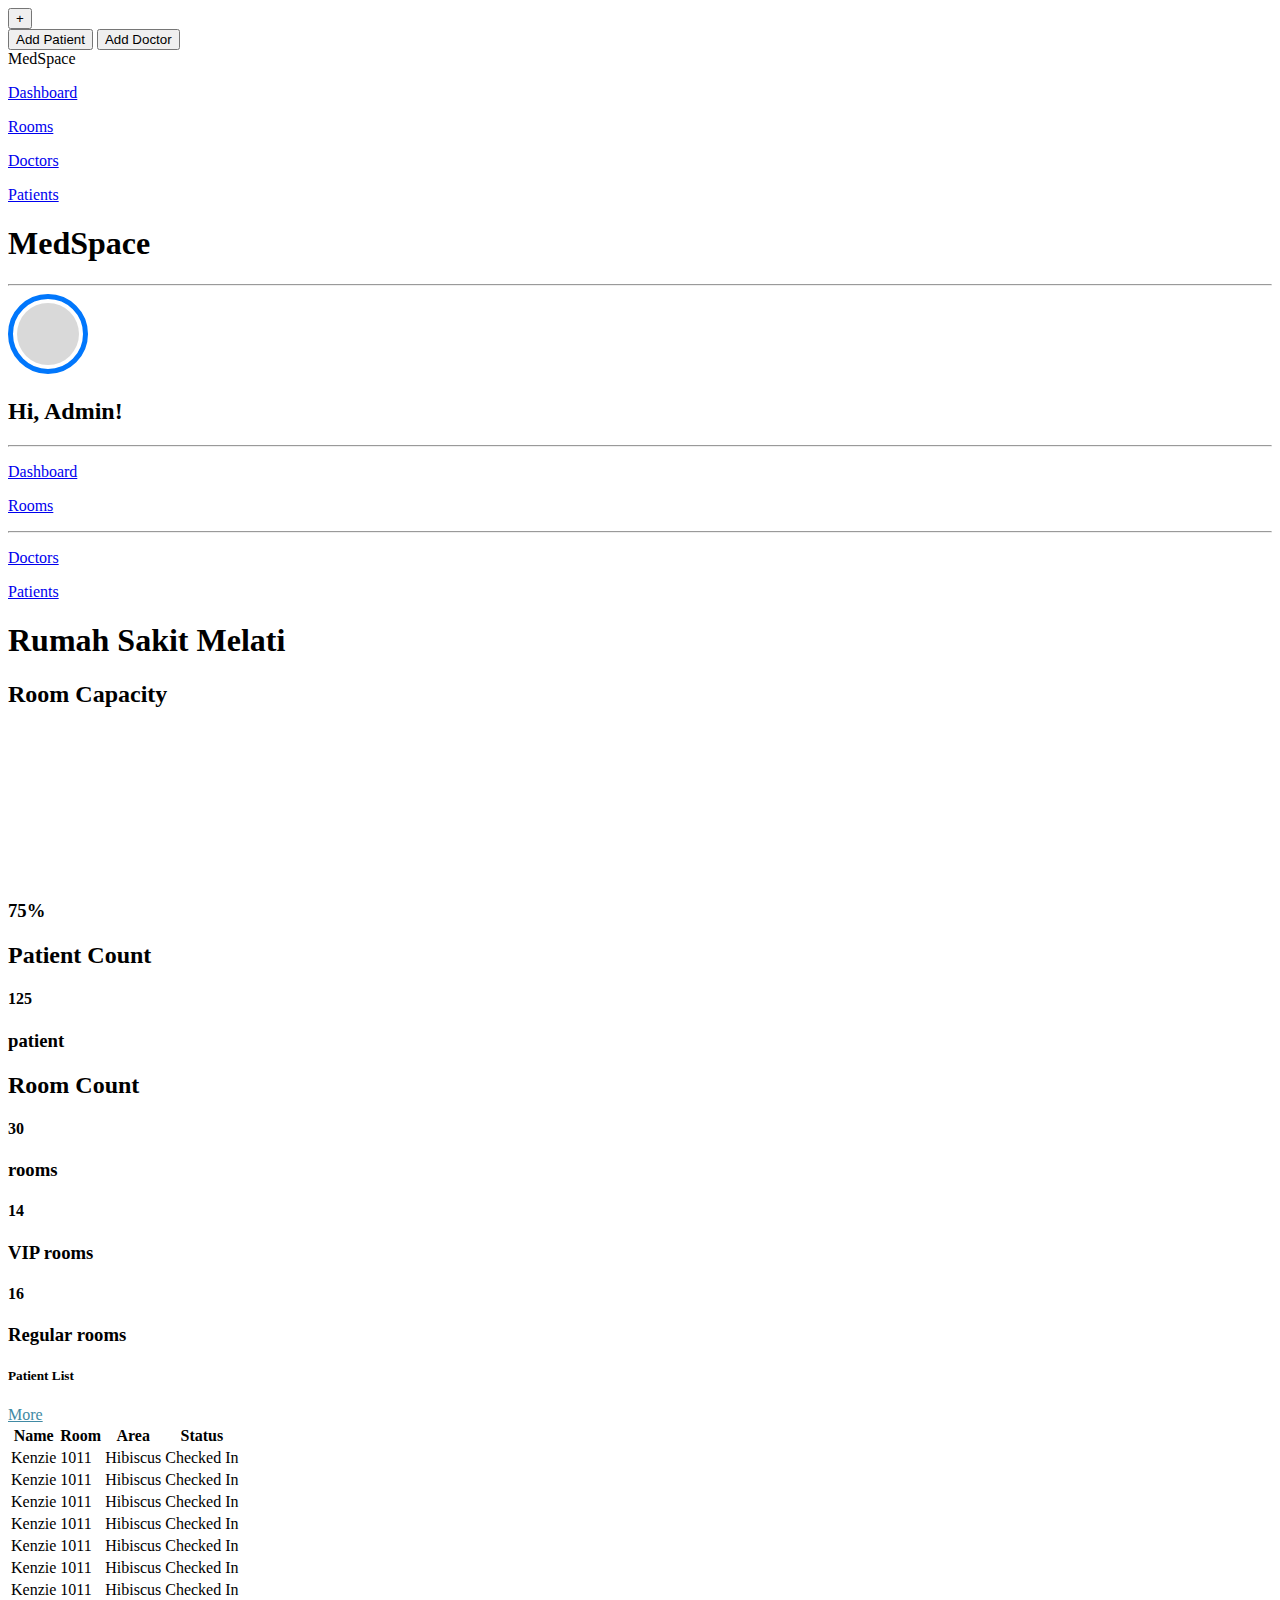
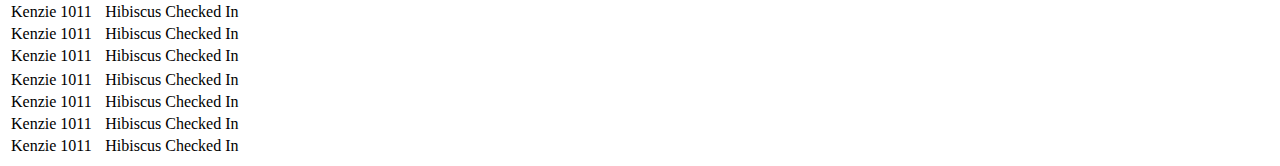
==== index.html @ 61e553c7 "index.html" ====
<!DOCTYPE html>
<html lang="en">

<head>
    <meta charset="UTF-8">
    <meta name="viewport" content="width=device-width, initial-scale=1.0">
    <title>Dashboard</title>
    <link href="css/style.css" rel="stylesheet">
    <link rel="preconnect" href="https://fonts.gstatic.com" crossorigin>
    <link
        href="https://fonts.googleapis.com/css2?family=Poppins:ital,wght@0,100;0,200;0,300;0,400;0,500;0,600;0,700;0,800;0,900;1,100;1,200;1,300;1,400;1,500;1,600;1,700;1,800;1,900&display=swap"
        rel="stylesheet">

</head>

<body>
    <!-- BUTTON ADD -->
    <button id="add-reserve" class="hello test aja" onclick="showButtons()">+</button>
    <div class="hiddenbutton" id="hiddenbuttons">
        <button id="add-patient" onclick="openDialog('reserve')">Add Patient</button>
        <button id="add-doctor" onclick="openDialog('doctor')">Add Doctor</button>
    </div>


    <!-- BUTTON ADD END -->

    <!-- DIALOG RESERVASI -->
    <dialog id="reserve">
        <h1 class="no-margin Hos-Name">Reservation Form</h1>
        <form action="" id="DataPasien">
            <table class="form-table">
                <tr>
                    <td class="data-table">Name:</td>
                    <td class="data-table table-name"><input type="text" name="name-patient" class="field"
                            placeholder="Name"></td>
                </tr>

                <tr>
                    <td class="data-table">Gender:</td>
                    <td class="data-table table-name">
                        <div class="flex-row">
                            <div class="flex-row">
                                <label>
                                    <input type="radio" name="gender-patient" value="Male">
                                    Male
                                </label>
                            </div>
                            <div class="flex-row">
                                <label>
                                    <input type="radio" name="gender-patient" value="Female">
                                    Female
                                </label>
                            </div>
                        </div>
                    </td>
                </tr>

                <tr>
                    <td class="data-table table-name">Address:</td>
                    <td class="data-table table-name"><textarea class="field" name="address-patient"></textarea></td>
                </tr>

                <tr>
                    <td class="data-table table-name">Date of Birth:</td>
                    <td class="data-table table-name"><input type="date" name="birthdate-patient" class="field"
                            placeholder="Birthdate"></td>
                </tr>

                <tr>
                    <td class="data-table table-name">Place of Birth:</td>
                    <td class="data-table table-name"><input type="text" name="birthplace-patient" class="field"
                            placeholder="Place of Birth"></td>
                </tr>

                <tr>
                    <td class="data-table table-name">Phone Number</td>
                    <td class="data-table table-name"><input type="text" name="phone-patient" class="field"
                            placeholder="Phone Number"></td>
                </tr>

                <tr>
                    <td class="data-table table-name">Email</td>
                    <td class="data-table table-name"><input type="email" name="email-patient" class="field"
                            placeholder="Email"></td>
                </tr>

                <tr>
                    <td class="data-table table-name">Blood Type</td>
                    <td class="data-table table-name">
                        <input list="blood-type" name="bloodtype-patient" type="text" placeholder="Blood Type" class="field">
                        <datalist id="blood-type">
                            <option value="A+">A+</option>
                            <option value="A-">A-</option>
                            <option value="B+">B+</option>
                            <option value="B-">B-</option>
                            <option value="O+">O+</option>
                            <option value="O-">O-</option>
                            <option value="AB+">AB+</option>
                            <option value="AB-">AB-</option>
                        </datalist>
                    </td>
                </tr>

                <tr>
                    <td class="data-table table-name">Room</td>
                    <td class="data-table table-name">
                        <input list="room-datalist" name="room-patient" type="text" placeholder="Room" class="field">
                        <datalist id="room-datalist">
                        </datalist>
                    </td>
                </tr>

                <tr>
                    <td class="data-table table-name">Doctor</td>
                    <td class="data-table table-name">
                        <input list="doctor-datalist" name="doctor-patient" type="text" placeholder="Doctor" class="field">
                        <datalist id="doctor-datalist">
                        </datalist>
                    </td>
                </tr>

                <tr>
                    <td class="data-table table-name">Check in Date:</td>
                    <td class="data-table table-name"><input type="date" name="checkindate" class="field"
                            placeholder="Check in Date"></td>
                </tr>
            </table>

            <div class="flex-row button-row">
                <button id="nosave" onclick="closeDialog('reserve')">Don't Save</button>
                <button id="submit-button" type="submit">Save</button>
            </div>
        </form>
    </dialog>

    <dialog id="doctor">
        <h1 class="no-margin Hos-Name">Add Doctor</h1>
        <form action="" id="DataDokter">
            <table class="form-table">
                <tr>
                    <td class="data-table">Name:</td>
                    <td class="data-table table-name"><input type="text" name="Name" class="field" placeholder="Name">
                    </td>
                </tr>

                <tr>
                    <td class="data-table table-name">Address:</td>
                    <td class="data-table table-name"><textarea class="field"></textarea></td>
                </tr>

                <tr>
                    <td class="data-table table-name">Date of Birth:</td>
                    <td class="data-table table-name"><input type="date" name="birthdate" class="field"
                            placeholder="Birthdate"></td>
                </tr>

                <tr>
                    <td class="data-table table-name">Place of Birth:</td>
                    <td class="data-table table-name"><input type="text" name="birthplace" class="field"
                            placeholder="Place of Birth"></td>
                </tr>

                <tr>
                    <td class="data-table table-name">Phone Number</td>
                    <td class="data-table table-name"><input type="text" name="phone" class="field"
                            placeholder="Phone Number"></td>
                </tr>

                <tr>
                    <td class="data-table table-name">Email</td>
                    <td class="data-table table-name"><input type="email" name="email" class="field"
                            placeholder="Email"></td>
                </tr>

                <tr>
                    <td class="data-table table-name">Blood Type</td>
                    <td class="data-table table-name">
                        <input list="blood-type" name="bloodtype" type="text" placeholder="Blood Type" class="field">
                        <datalist id="blood-type">
                            <option value="A+">A+</option>
                            <option value="A-">A-</option>
                            <option value="B+">B+</option>
                            <option value="B-">B-</option>
                            <option value="O+">O+</option>
                            <option value="O-">O-</option>
                            <option value="AB+">AB+</option>
                            <option value="AB-">AB-</option>
                        </datalist>
                    </td>
                </tr>

            </table>

            <div class="flex-row button-row">
                <button id="nosave" onclick="closeDialog('avail')">Don't Save</button>
                <button id="submit-button" type="submit">Save</button>
            </div>
        </form>
    </dialog>

    <dialog id="patient-info">
        <h1 class="no-margin Hos-Name">Add Doctor</h1>
        <form action="" id="DataDokter">
            <table class="form-table">
                <tr>
                    <td class="data-table">Name:</td>
                    <td class="data-table table-name">Jian
                    </td>
                </tr>

                <tr>
                    <td class="data-table table-name">Date of Birth:</td>
                    <td class="data-table table-name"></td>
                </tr>

                <tr>
                    <td class="data-table table-name">Check in Date:</td>
                    <td class="data-table table-name"></td>
                </tr>

                <tr>
                    <td class="data-table table-name">Phone Number</td>
                    <td class="data-table table-name"></td>
                </tr>

                <tr>
                    <td class="data-table table-name">Email</td>
                    <td class="data-table table-name"></td>
                </tr>

                <tr>
                    <td class="data-table table-name">Blood Type</td>
                    <td class="data-table table-name">A-
                    </td>
                </tr>

            </table>

            <div class="flex-row button-row">
                <button id="nosave" onclick="closeDialog('patient-info')">Don't Save</button>
                <button id="submit-button" type="submit">Save</button>
            </div>
        </form>
    </dialog>
    <!-- END DIALOG -->

    <nav>
        <div class="no-margin">
            <span class="Med">Med</span><span Class="Space">Space</span>
        </div>
        <div class="flex-row list-a">
            <div class="active box-nav no-margin">
                <a href="index.html">
                    <p class="no-margin ">Dashboard</p>
                </a>
            </div>


            <div class="nonactive box-nav no-margin">
                <a href="room.html">
                    <p class="no-margin ">Rooms</p>
                </a>
            </div>

            <div class="nonactive box-nav no-margin">
                <a href="docter.html">
                    <p class="no-margin ">Doctors</p>
                </a>
            </div>


            <div class="nonactive box-nav no-margin">
                <a href="patient.html">
                    <p class="no-margin "> Patients</p>
                </a>
            </div>
            

        </div>
        <div class="hamburger no-margin">
            <span class="bar"></span>
            <span class="bar"></span>
            <span class="bar"></span>
        </div>
    </nav>
    <div class="flex-all">

        <aside class="flex-col noscroll">
            <h1 class="no-margin"><span class="Med">Med</span><span Class="Space">Space</span></h1>
            <hr class="no-margin">
            <div class="admin-profile flex-row">
                <svg class="profile-pic" xmlns="http://www.w3.org/2000/svg" width="80" height="80" viewBox="0 0 80 80"
                    fill="none">
                    <circle cx="40" cy="40" r="31" fill="#D9D9D9" />
                    <circle cx="40" cy="40" r="37.5" stroke="#0177FC" stroke-width="5" />
                </svg>

                <div class="namadiv">
                    <h2 class="nama">Hi, Admin!</h2>
                </div>
            </div>
            <hr class="no-margin">

            <div class="no-margin bounding-box">
                <div class="active box no-margin">
                    <a href="index.html">
                        <p class="no-margin ">Dashboard</p>
                    </a>
                </div>

                <div class="no-margin bounding-box">
                    <div class="nonactive box no-margin">
                        <a href="room.html">
                            <p class="no-margin ">Rooms</p>
                        </a>
                    </div>
                </div>
            </div>

            <hr class="no-margin">

            <div class="no-margin bounding-box">
                <div class="nonactive box no-margin">
                    <a href="docter.html">
                        <p class="no-margin ">Doctors</p>
                    </a>
                </div>

                <div class="no-margin bounding-box">
                    <div class="nonactive box no-margin">
                        <a href="patient.html">
                            <p class="no-margin ">Patients</p>
                        </a>
                    </div>
                </div>
            </div>
        </aside>

        <!-------DASHBOARD------>

        <div class="dashboard-frame">
            <h1 class="no-margin bigger-logo"><span Class="Hos-Name">Rumah Sakit Melati</span></h1>

            <div class="info-frame">
                <div class="info-isi">
                    <h2 class="no-margin info-title" onclick="">Room Capacity</h2>
                    <!-- <div class="circle no-margin">
                        <svg xmlns="http://www.w3.org/2000/svg" width="110" height="110" viewBox="0 0 110 110"
                            fill="none">
                            <circle cx="55" cy="55" r="55" fill="#D9D9D9" />
                            <path
                                d="M110 55C110 65.878 106.774 76.5117 100.731 85.5564C94.6874 94.6011 86.0975 101.651 76.0476 105.813C65.9977 109.976 54.939 111.065 44.27 108.943C33.6011 106.821 23.801 101.583 16.1091 93.8909C8.41724 86.199 3.179 76.3989 1.05681 65.73C-1.06538 55.061 0.023806 44.0023 4.18663 33.9524C8.34945 23.9025 15.3989 15.3126 24.4436 9.26917C33.4883 3.22569 44.122 -1.29719e-07 55 0L55 55H110Z"
                                fill="#04739B" />
                        </svg>
                    </div> -->

                    <canvas class="circle no-margin" id="myCanvas">
                        <!-- <svg xmlns="http://www.w3.org/2000/svg"  viewBox="0 0 110 110"
                            fill="none">
                            <circle cx="55" cy="55" r="55" fill="#D9D9D9" />
                            <path
                                d="M110 55C110 65.878 106.774 76.5117 100.731 85.5564C94.6874 94.6011 86.0975 101.651 76.0476 105.813C65.9977 109.976 54.939 111.065 44.27 108.943C33.6011 106.821 23.801 101.583 16.1091 93.8909C8.41724 86.199 3.179 76.3989 1.05681 65.73C-1.06538 55.061 0.023806 44.0023 4.18663 33.9524C8.34945 23.9025 15.3989 15.3126 24.4436 9.26917C33.4883 3.22569 44.122 -1.29719e-07 55 0L55 55H110Z"
                                fill="#04739B" />
                        </svg> -->
                    </canvas>

                    <h3 class="no-margin info-detail" id="percentage">75%</h3>
                </div>

                <div class="info-isi">
                    <h2 class="no-margin info-title">Patient Count</h2>
                    <h4 class="patient-count no-margin" id="patient-count">125</h4>
                    <h3 class="no-margin info-detail" id="patient-label">patient</h3>
                </div>

                <div class="info-isi ">
                    <h2 class="no-margin info-title">Room Count</h2>
                    <!-- <h4 class="patient-count no-margin">30</h4>
                    <h3 class="no-margin info-detail" id="patient-label">available rooms</h3> -->

                    <div class="count">
                        <div class="text-count1">
                            <h4 class="patient-count no-margin" id="room-count">30</h4>
                            <h3 class="no-margin info-detail" id="patient-label">rooms</h3>
                        </div>

                        <div class="text-container" id="room-details">
                            <div class="text-count2">
                                <h4 class="room-count no-margin" id="vip-count">14</h4>
                                <h3 class="no-margin info-detail" id="room-label">VIP rooms</h3>
                            </div>

                            <div class="text-count2">
                                <h4 class="room-count no-margin" id="reg-count">16</h4>
                                <h3 class="no-margin info-detail" id="room-label">Regular rooms</h3>
                            </div>
                        </div>

                    </div>
                </div>
            </div>

            <div class="tabel-pasien">
                <div class="header-patient">
                    <h5 class="no-margin" id="patient-list">Patient List</h5>
                    <a class="button-text" style="color:#418AA4;" href="patient.html">More</a>
                </div>
                <table id="patient-list-table">
                    <tr>
                        <th class="header-table table-name">Name</th>
                        <th class="header-table table-room">Room</th>
                        <th class="header-table table-area">Area</th>
                        <th class="header-table table-status">Status</th>
                    </tr>

                    <tr>
                        <td class="table-name">Kenzie</th>
                        <td class="table-room">1011</td>
                        <td class="table-area">Hibiscus</td>
                        <td class="table-status">Checked In</td>
                    </tr>
                    <tr>
                        <td class="data-table table-name">Kenzie</th>
                        <td class="data-table table-room">1011</td>
                        <td class="data-table table-area">Hibiscus</td>
                        <td class="data-table table-status">Checked In</td>
                    </tr>
                    <tr>
                        <td class="data-table table-name">Kenzie</th>
                        <td class="data-table table-room">1011</td>
                        <td class="data-table table-area">Hibiscus</td>
                        <td class="data-table table-status">Checked In</td>
                    </tr>
                    <tr>
                        <td class="data-table table-name">Kenzie</th>
                        <td class="data-table table-room">1011</td>
                        <td class="data-table table-area">Hibiscus</td>
                        <td class="data-table table-status">Checked In</td>
                    </tr>
                    <tr>
                        <td class="data-table table-name">Kenzie</th>
                        <td class="data-table table-room">1011</td>
                        <td class="data-table table-area">Hibiscus</td>
                        <td class="data-table table-status">Checked In</td>
                    </tr>
                    <tr>
                        <td class="data-table table-name">Kenzie</th>
                        <td class="data-table table-room">1011</td>
                        <td class="data-table table-area">Hibiscus</td>
                        <td class="data-table table-status">Checked In</td>
                    </tr>
                    <tr>
                        <td class="data-table table-name">Kenzie</th>
                        <td class="data-table table-room">1011</td>
                        <td class="data-table table-area">Hibiscus</td>
                        <td class="data-table table-status">Checked In</td>
                    </tr>
                    <tr>
                        <td class="data-table table-name">Kenzie</th>
                        <td class="data-table table-room">1011</td>
                        <td class="data-table table-area">Hibiscus</td>
                        <td class="data-table table-status">Checked In</td>
                    </tr>
                    <tr>
                        <td class="data-table table-name">Kenzie</th>
                        <td class="data-table table-room">1011</td>
                        <td class="data-table table-area">Hibiscus</td>
                        <td class="data-table table-status">Checked In</td>
                    </tr>
                    <tr>
                        <td class="data-table table-name">Kenzie</th>
                        <td class="data-table table-room">1011</td>
                        <td class="data-table table-area">Hibiscus</td>
                        <td class="data-table table-status">Checked In</td>
                    </tr>
                    <tr></tr>
                    <td class="data-table table-name">Kenzie</th>
                    <td class="data-table table-room">1011</td>
                    <td class="data-table table-area">Hibiscus</td>
                    <td class="data-table table-status">Checked In</td>
                    </tr>
                    <tr>
                        <td class="data-table table-name">Kenzie</th>
                        <td class="data-table table-room">1011</td>
                        <td class="data-table table-area">Hibiscus</td>
                        <td class="data-table table-status">Checked In</td>
                    </tr>
                    <tr>
                        <td class="data-table table-name">Kenzie</th>
                        <td class="data-table table-room">1011</td>
                        <td class="data-table table-area">Hibiscus</td>
                        <td class="data-table table-status">Checked In</td>
                    </tr>
                    <tr>
                        <td class="data-table table-name">Kenzie</th>
                        <td class="data-table table-room">1011</td>
                        <td class="data-table table-area">Hibiscus</td>
                        <td class="data-table table-status">Checked In</td>
                    </tr>
                </table>
            </div>
        </div>
        <div id="overlay"></div>
    </div>

    <script src="js/index.js"></script>
    <script src="js/tools.js"></script>


</body>

</html>
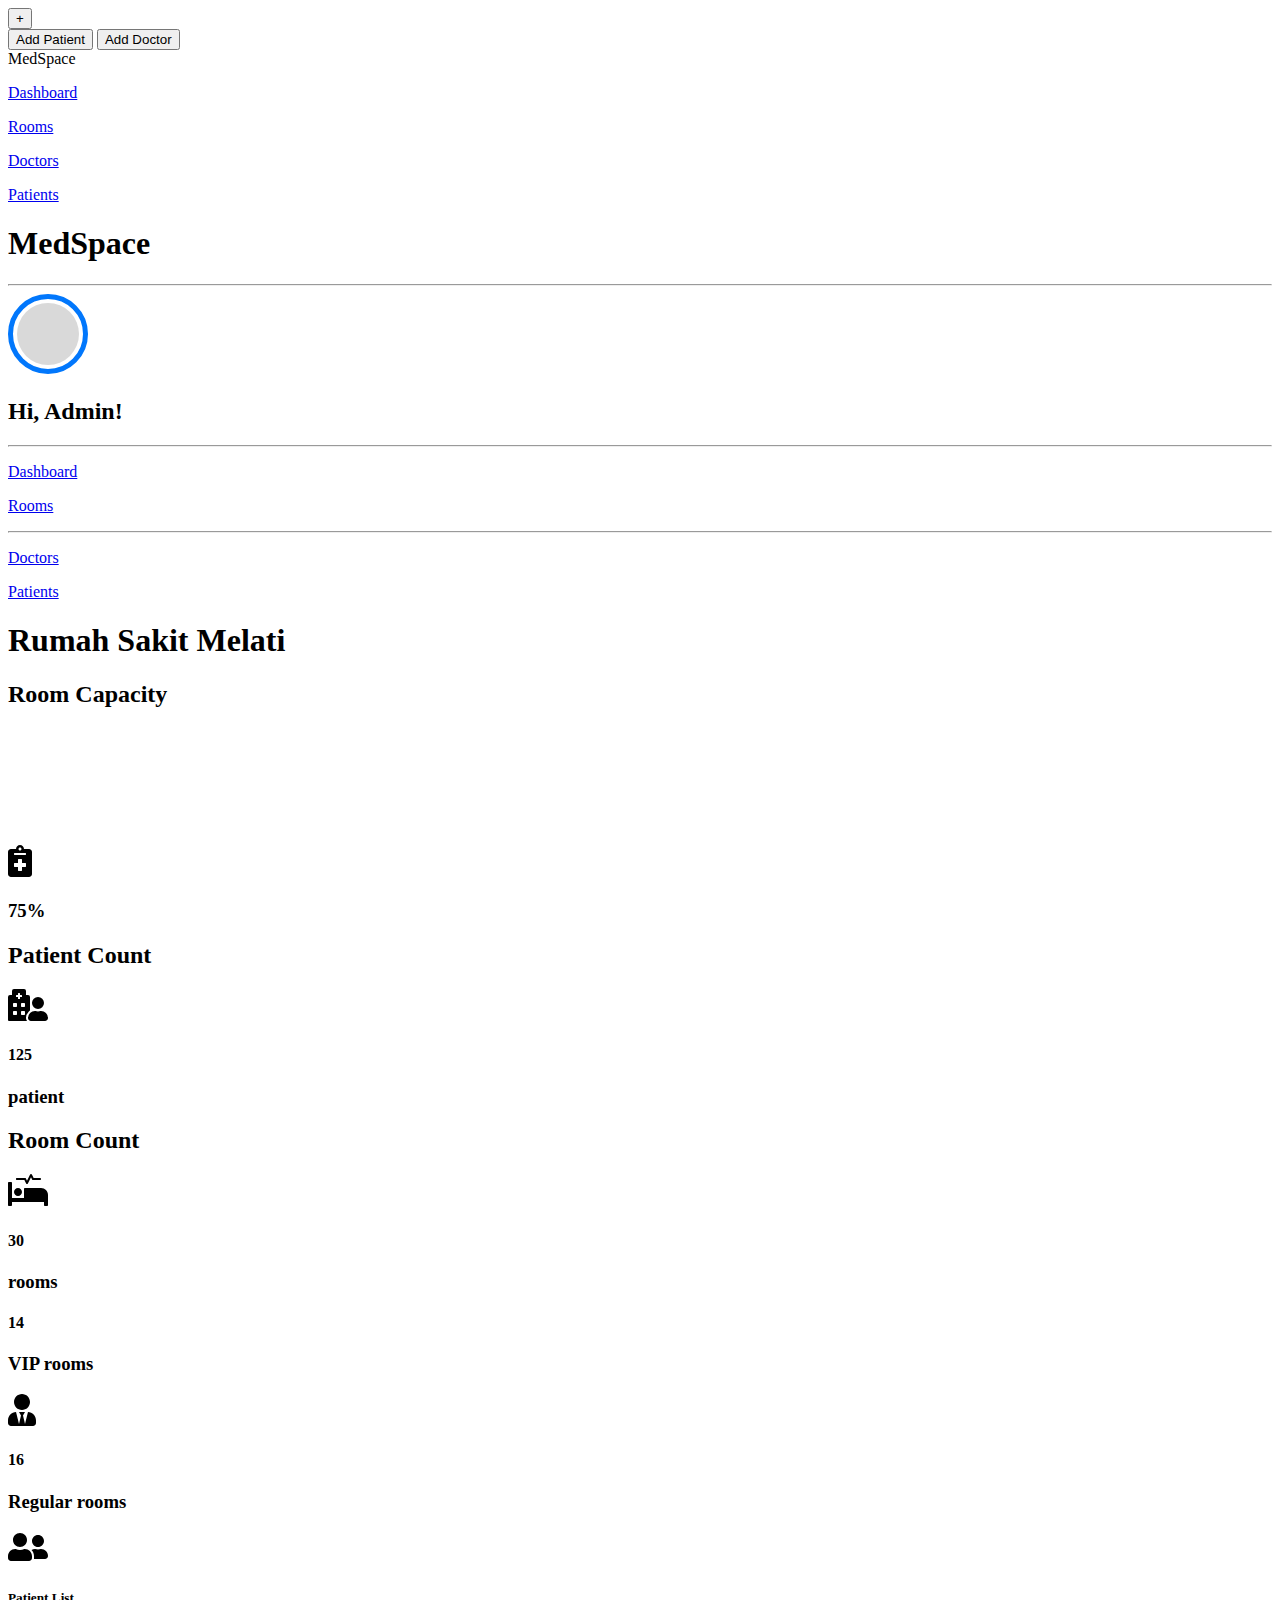
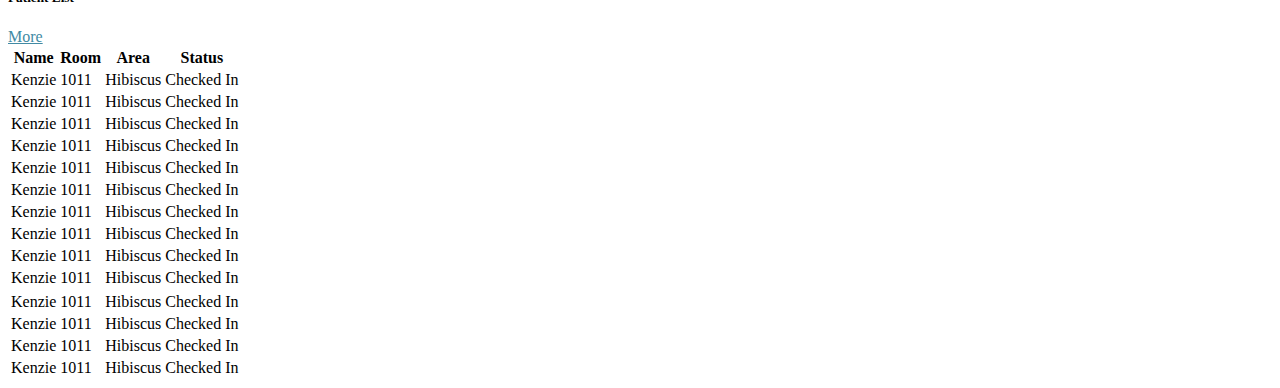
==== commit 549cc6f3: "Update index.html" ====
--- a/index.html
+++ b/index.html
@@ -343,8 +343,10 @@
 
             <div class="info-frame">
                 <div class="info-isi">
-                    <h2 class="no-margin info-title" onclick="">Room Capacity</h2>
-                    <!-- <div class="circle no-margin">
+                      <h2 class="no-margin info-title" onclick="">Room Capacity </h2>
+                      <svg xmlns="http://www.w3.org/2000/svg" height="2em" viewBox="0 0 384 512"><!--! Font Awesome Free 6.4.2 by @fontawesome - https://fontawesome.com License - https://fontawesome.com/license (Commercial License) Copyright 2023 Fonticons, Inc. --><path d="M336 64h-80c0-35.3-28.7-64-64-64s-64 28.7-64 64H48C21.5 64 0 85.5 0 112v352c0 26.5 21.5 48 48 48h288c26.5 0 48-21.5 48-48V112c0-26.5-21.5-48-48-48zM192 40c13.3 0 24 10.7 24 24s-10.7 24-24 24-24-10.7-24-24 10.7-24 24-24zm96 304c0 4.4-3.6 8-8 8h-56v56c0 4.4-3.6 8-8 8h-48c-4.4 0-8-3.6-8-8v-56h-56c-4.4 0-8-3.6-8-8v-48c0-4.4 3.6-8 8-8h56v-56c0-4.4 3.6-8 8-8h48c4.4 0 8 3.6 8 8v56h56c4.4 0 8 3.6 8 8v48zm0-192c0 4.4-3.6 8-8 8H104c-4.4 0-8-3.6-8-8v-16c0-4.4 3.6-8 8-8h176c4.4 0 8 3.6 8 8v16z"/></svg>
+                      </h2> 
+                      <!-- <div class="circle no-margin">
                         <svg xmlns="http://www.w3.org/2000/svg" width="110" height="110" viewBox="0 0 110 110"
                             fill="none">
                             <circle cx="55" cy="55" r="55" fill="#D9D9D9" />
@@ -368,19 +370,19 @@
                 </div>
 
                 <div class="info-isi">
-                    <h2 class="no-margin info-title">Patient Count</h2>
+                    <h2 class="no-margin info-title">Patient Count</h2> <svg xmlns="http://www.w3.org/2000/svg" height="2em" viewBox="0 0 640 512"><!--! Font Awesome Free 6.4.2 by @fontawesome - https://fontawesome.com License - https://fontawesome.com/license (Commercial License) Copyright 2023 Fonticons, Inc. --><path d="M480 320a96 96 0 1 0-96-96 96 96 0 0 0 96 96zm48 32a22.88 22.88 0 0 0-7.06 1.09 124.76 124.76 0 0 1-81.89 0A22.82 22.82 0 0 0 432 352a112 112 0 0 0-112 112.62c.14 26.26 21.73 47.38 48 47.38h224c26.27 0 47.86-21.12 48-47.38A112 112 0 0 0 528 352zm-198.09 10.45A145.19 145.19 0 0 1 352 344.62V128a32 32 0 0 0-32-32h-32V32a32 32 0 0 0-32-32H96a32 32 0 0 0-32 32v64H32a32 32 0 0 0-32 32v368a16 16 0 0 0 16 16h288.31A78.62 78.62 0 0 1 288 464.79a143.06 143.06 0 0 1 41.91-102.34zM144 404a12 12 0 0 1-12 12H92a12 12 0 0 1-12-12v-40a12 12 0 0 1 12-12h40a12 12 0 0 1 12 12zm0-128a12 12 0 0 1-12 12H92a12 12 0 0 1-12-12v-40a12 12 0 0 1 12-12h40a12 12 0 0 1 12 12zm48-122a6 6 0 0 1-6 6h-20a6 6 0 0 1-6-6v-26h-26a6 6 0 0 1-6-6v-20a6 6 0 0 1 6-6h26V70a6 6 0 0 1 6-6h20a6 6 0 0 1 6 6v26h26a6 6 0 0 1 6 6v20a6 6 0 0 1-6 6h-26zm80 250a12 12 0 0 1-12 12h-40a12 12 0 0 1-12-12v-40a12 12 0 0 1 12-12h40a12 12 0 0 1 12 12zm0-128a12 12 0 0 1-12 12h-40a12 12 0 0 1-12-12v-40a12 12 0 0 1 12-12h40a12 12 0 0 1 12 12z"/></svg>
                     <h4 class="patient-count no-margin" id="patient-count">125</h4>
                     <h3 class="no-margin info-detail" id="patient-label">patient</h3>
                 </div>
 
                 <div class="info-isi ">
-                    <h2 class="no-margin info-title">Room Count</h2>
+                    <h2 class="no-margin info-title">Room Count</h2>  <svg xmlns="http://www.w3.org/2000/svg" height="2em" viewBox="0 0 640 512"><!--! Font Awesome Free 6.4.2 by @fontawesome - https://fontawesome.com License - https://fontawesome.com/license (Commercial License) Copyright 2023 Fonticons, Inc. --><path d="M528 224H272c-8.8 0-16 7.2-16 16v144H64V144c0-8.8-7.2-16-16-16H16c-8.8 0-16 7.2-16 16v352c0 8.8 7.2 16 16 16h32c8.8 0 16-7.2 16-16v-48h512v48c0 8.8 7.2 16 16 16h32c8.8 0 16-7.2 16-16V336c0-61.9-50.1-112-112-112zM136 96h126.1l27.6 55.2c5.9 11.8 22.7 11.8 28.6 0L368 51.8 390.1 96H512c8.8 0 16-7.2 16-16s-7.2-16-16-16H409.9L382.3 8.8C376.4-3 359.6-3 353.7 8.8L304 108.2l-19.9-39.8c-1.4-2.7-4.1-4.4-7.2-4.4H136c-4.4 0-8 3.6-8 8v16c0 4.4 3.6 8 8 8zm24 256c35.3 0 64-28.7 64-64s-28.7-64-64-64-64 28.7-64 64 28.7 64 64 64z"/></svg>
                     <!-- <h4 class="patient-count no-margin">30</h4>
                     <h3 class="no-margin info-detail" id="patient-label">available rooms</h3> -->
 
                     <div class="count">
                         <div class="text-count1">
-                            <h4 class="patient-count no-margin" id="room-count">30</h4>
+                            <h4 class="patient-count no-margin" id="room-count">30</h4> 
                             <h3 class="no-margin info-detail" id="patient-label">rooms</h3>
                         </div>
 
@@ -388,11 +390,12 @@
                             <div class="text-count2">
                                 <h4 class="room-count no-margin" id="vip-count">14</h4>
                                 <h3 class="no-margin info-detail" id="room-label">VIP rooms</h3>
+                                <svg xmlns="http://www.w3.org/2000/svg" height="2em" viewBox="0 0 448 512"><!--! Font Awesome Free 6.4.2 by @fontawesome - https://fontawesome.com License - https://fontawesome.com/license (Commercial License) Copyright 2023 Fonticons, Inc. --><path d="M224 256c70.7 0 128-57.3 128-128S294.7 0 224 0 96 57.3 96 128s57.3 128 128 128zm95.8 32.6L272 480l-32-136 32-56h-96l32 56-32 136-47.8-191.4C56.9 292 0 350.3 0 422.4V464c0 26.5 21.5 48 48 48h352c26.5 0 48-21.5 48-48v-41.6c0-72.1-56.9-130.4-128.2-133.8z"/></svg>
                             </div>
 
                             <div class="text-count2">
                                 <h4 class="room-count no-margin" id="reg-count">16</h4>
-                                <h3 class="no-margin info-detail" id="room-label">Regular rooms</h3>
+                                <h3 class="no-margin info-detail" id="room-label">Regular rooms</h3> <svg xmlns="http://www.w3.org/2000/svg" height="2em" viewBox="0 0 640 512"><!--! Font Awesome Free 6.4.2 by @fontawesome - https://fontawesome.com License - https://fontawesome.com/license (Commercial License) Copyright 2023 Fonticons, Inc. --><path d="M192 256c61.9 0 112-50.1 112-112S253.9 32 192 32 80 82.1 80 144s50.1 112 112 112zm76.8 32h-8.3c-20.8 10-43.9 16-68.5 16s-47.6-6-68.5-16h-8.3C51.6 288 0 339.6 0 403.2V432c0 26.5 21.5 48 48 48h288c26.5 0 48-21.5 48-48v-28.8c0-63.6-51.6-115.2-115.2-115.2zM480 256c53 0 96-43 96-96s-43-96-96-96-96 43-96 96 43 96 96 96zm48 32h-3.8c-13.9 4.8-28.6 8-44.2 8s-30.3-3.2-44.2-8H432c-20.4 0-39.2 5.9-55.7 15.4 24.4 26.3 39.7 61.2 39.7 99.8v38.4c0 2.2-.5 4.3-.6 6.4H592c26.5 0 48-21.5 48-48 0-61.9-50.1-112-112-112z"/></svg>
                             </div>
                         </div>
 
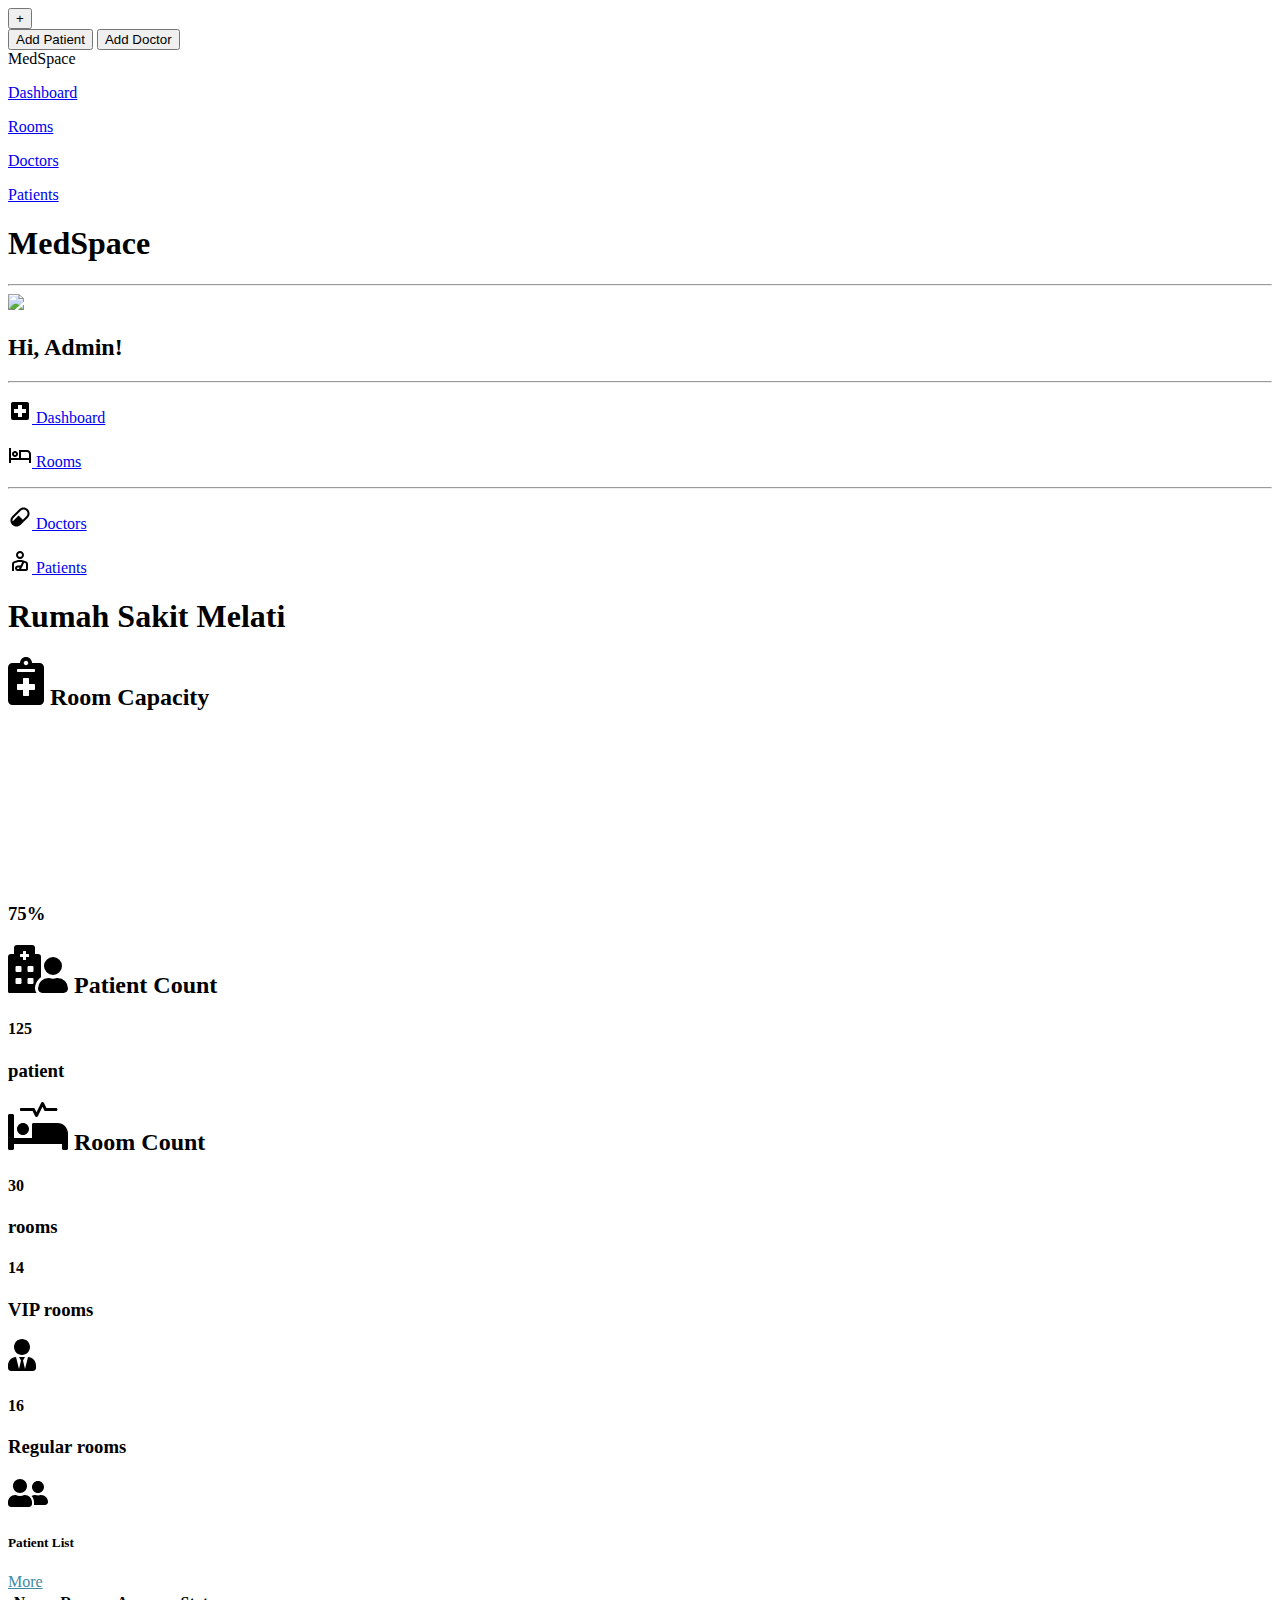
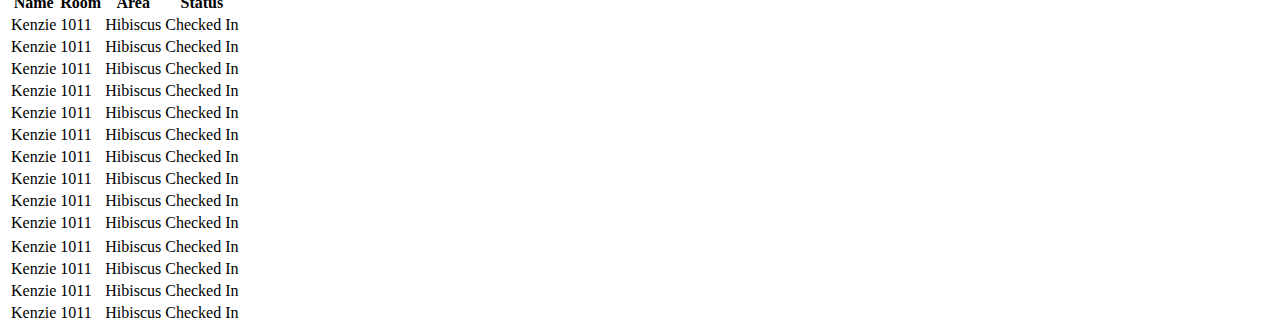
==== commit b3f7ff3f: "index.html" ====
--- a/index.html
+++ b/index.html
@@ -10,7 +10,7 @@
     <link
         href="https://fonts.googleapis.com/css2?family=Poppins:ital,wght@0,100;0,200;0,300;0,400;0,500;0,600;0,700;0,800;0,900;1,100;1,200;1,300;1,400;1,500;1,600;1,700;1,800;1,900&display=swap"
         rel="stylesheet">
-
+    <script scr="https://cdnjs.cloudflare.com/ajax/libs/font-awesome/5.15.3/css/all.min.css" integrity="sha512-jN7C/XbO3ZI3/zD5n/PDR5z2w5tc2pR6jg5z3lM2x1Pi5Cqx3caopfG2Kfn5N4lB" crossorigin="anonymous"> </script>
 </head>
 
 <body>
@@ -87,7 +87,8 @@
                 <tr>
                     <td class="data-table table-name">Blood Type</td>
                     <td class="data-table table-name">
-                        <input list="blood-type" name="bloodtype-patient" type="text" placeholder="Blood Type" class="field">
+                        <input list="blood-type" name="bloodtype-patient" type="text" placeholder="Blood Type"
+                            class="field">
                         <datalist id="blood-type">
                             <option value="A+">A+</option>
                             <option value="A-">A-</option>
@@ -113,7 +114,8 @@
                 <tr>
                     <td class="data-table table-name">Doctor</td>
                     <td class="data-table table-name">
-                        <input list="doctor-datalist" name="doctor-patient" type="text" placeholder="Doctor" class="field">
+                        <input list="doctor-datalist" name="doctor-patient" type="text" placeholder="Doctor"
+                            class="field">
                         <datalist id="doctor-datalist">
                         </datalist>
                     </td>
@@ -139,52 +141,85 @@
             <table class="form-table">
                 <tr>
                     <td class="data-table">Name:</td>
-                    <td class="data-table table-name"><input type="text" name="Name" class="field" placeholder="Name">
-                    </td>
-                </tr>
-
-                <tr>
-                    <td class="data-table table-name">Address:</td>
-                    <td class="data-table table-name"><textarea class="field"></textarea></td>
-                </tr>
-
-                <tr>
-                    <td class="data-table table-name">Date of Birth:</td>
-                    <td class="data-table table-name"><input type="date" name="birthdate" class="field"
-                            placeholder="Birthdate"></td>
-                </tr>
-
-                <tr>
-                    <td class="data-table table-name">Place of Birth:</td>
-                    <td class="data-table table-name"><input type="text" name="birthplace" class="field"
-                            placeholder="Place of Birth"></td>
-                </tr>
+                    <td class="data-table table-name"><input type="text" name="name-doctor" class="field" placeholder="Name">
+                    </td>
+                </tr>
+
+                <tr>
+                    <td class="data-table">Gender:</td>
+                    <td class="data-table table-name">
+                        <div class="flex-row">
+                            <div class="flex-row">
+                                <label>
+                                    <input type="radio" name="gender-doctor" value="Male">
+                                    Male
+                                </label>
+                            </div>
+                            <div class="flex-row">
+                                <label>
+                                    <input type="radio" name="gender-doctor" value="Female">
+                                    Female
+                                </label>
+                            </div>
+                        </div>
+                    </td>
+                </tr>
+
+                <tr>
+                    <td class="data-table">Availability:</td>
+                    <td class="data-table table-name">
+                        <div class="flex-row">
+                            <div class="flex-col flex-left"><label>
+                                    <input type="checkbox" name="availability-doctor" value="monday" class="no-margin" style="width: auto;">
+                                    Monday
+                                </label>
+                                <label>
+                                    <input type="checkbox" name="availability-doctor" value="tuesday" class="no-margin" style="width: auto;">
+                                    Tuesday
+                                </label>
+                                <label>
+                                    <input type="checkbox" name="availability-doctor" value="wednesday" class="no-margin" style="width: auto;">
+                                    Wednesday
+                                </label>
+                            </div>
+                            <div class="flex-col flex-left">
+                                <label>
+                                    <input type="checkbox" name="availability-doctor" value="thursday" class="no-margin" style="width: auto;">
+                                    Thursday
+                                </label>
+                                <label>
+                                    <input type="checkbox" name="availability-doctor" value="friday" class="no-margin" style="width: auto;">
+                                    Friday
+                                </label>
+                            </div>
+                        </div>
+                    </td>
+                </tr>
+
 
                 <tr>
                     <td class="data-table table-name">Phone Number</td>
-                    <td class="data-table table-name"><input type="text" name="phone" class="field"
+                    <td class="data-table table-name"><input type="text" name="phone-doctor" class="field"
                             placeholder="Phone Number"></td>
                 </tr>
 
                 <tr>
                     <td class="data-table table-name">Email</td>
-                    <td class="data-table table-name"><input type="email" name="email" class="field"
+                    <td class="data-table table-name"><input type="email" name="email-doctor" class="field"
                             placeholder="Email"></td>
                 </tr>
 
                 <tr>
-                    <td class="data-table table-name">Blood Type</td>
-                    <td class="data-table table-name">
-                        <input list="blood-type" name="bloodtype" type="text" placeholder="Blood Type" class="field">
-                        <datalist id="blood-type">
-                            <option value="A+">A+</option>
-                            <option value="A-">A-</option>
-                            <option value="B+">B+</option>
-                            <option value="B-">B-</option>
-                            <option value="O+">O+</option>
-                            <option value="O-">O-</option>
-                            <option value="AB+">AB+</option>
-                            <option value="AB-">AB-</option>
+                    <td class="data-table table-name">Specialty</td>
+                    <td class="data-table table-name">
+                        <input list="specialty" name="specialty-doctor" type="text" placeholder="Specialty" class="field">
+                        <datalist id="specialty">
+                            <option value="Pediatrician">Pediatrician</option>
+                            <option value="Cardiologist">Cardiologist</option>
+                            <option value="Opthalmologist">Opthalmologist</option>
+                            <option value="Psychiatrist">Psychiatrist</option>
+                            <option value="Neurologist">Neurologist</option>
+                            <option value="Dermatologist">Dermatologist</option>
                         </datalist>
                     </td>
                 </tr>
@@ -192,7 +227,7 @@
             </table>
 
             <div class="flex-row button-row">
-                <button id="nosave" onclick="closeDialog('avail')">Don't Save</button>
+                <button id="nosave" onclick="closeDialog('doctor')">Don't Save</button>
                 <button id="submit-button" type="submit">Save</button>
             </div>
         </form>
@@ -274,7 +309,7 @@
                     <p class="no-margin "> Patients</p>
                 </a>
             </div>
-            
+
 
         </div>
         <div class="hamburger no-margin">
@@ -288,30 +323,27 @@
         <aside class="flex-col noscroll">
             <h1 class="no-margin"><span class="Med">Med</span><span Class="Space">Space</span></h1>
             <hr class="no-margin">
-            <div class="admin-profile flex-row">
-                <svg class="profile-pic" xmlns="http://www.w3.org/2000/svg" width="80" height="80" viewBox="0 0 80 80"
-                    fill="none">
-                    <circle cx="40" cy="40" r="31" fill="#D9D9D9" />
-                    <circle cx="40" cy="40" r="37.5" stroke="#0177FC" stroke-width="5" />
-                </svg>
-
-                <div class="namadiv">
-                    <h2 class="nama">Hi, Admin!</h2>
-                </div>
+            <div class="img-wrapper">
+                <div class="admin-profile flex-row">
+                    <img src="admin-profile.jpg" class="" width="80px" />
+                </div>
+            </div>
+            <div class="namadiv">
+                <h2 class="nama">Hi, Admin!</h2>
             </div>
             <hr class="no-margin">
 
             <div class="no-margin bounding-box">
                 <div class="active box no-margin">
                     <a href="index.html">
-                        <p class="no-margin ">Dashboard</p>
+                        <p class="no-margin "> <svg xmlns="http://www.w3.org/2000/svg" height="24px" viewBox="0 0 24 24"><title>hospital-box</title><path d="M18,14H14V18H10V14H6V10H10V6H14V10H18M19,3H5C3.89,3 3,3.89 3,5V19A2,2 0 0,0 5,21H19A2,2 0 0,0 21,19V5C21,3.89 20.1,3 19,3Z" /></svg> Dashboard</p>
                     </a>
                 </div>
 
                 <div class="no-margin bounding-box">
                     <div class="nonactive box no-margin">
                         <a href="room.html">
-                            <p class="no-margin ">Rooms</p>
+                            <p class="no-margin "> <svg xmlns="http://www.w3.org/2000/svg" height="24px" viewBox="0 0 24 24"><title>bed-outline</title><path d="M7 14C8.66 14 10 12.66 10 11C10 9.34 8.66 8 7 8C5.34 8 4 9.34 4 11C4 12.66 5.34 14 7 14M7 10C7.55 10 8 10.45 8 11C8 11.55 7.55 12 7 12C6.45 12 6 11.55 6 11C6 10.45 6.45 10 7 10M19 7H11V15H3V5H1V20H3V17H21V20H23V11C23 8.79 21.21 7 19 7M21 15H13V9H19C20.1 9 21 9.9 21 11Z" /></svg> Rooms</p>
                         </a>
                     </div>
                 </div>
@@ -322,14 +354,14 @@
             <div class="no-margin bounding-box">
                 <div class="nonactive box no-margin">
                     <a href="docter.html">
-                        <p class="no-margin ">Doctors</p>
+                        <p class="no-margin ">  <svg xmlns="http://www.w3.org/2000/svg" height="24px" viewBox="0 0 24 24"><title>pill</title><path d="M4.22,11.29L11.29,4.22C13.64,1.88 17.43,1.88 19.78,4.22C22.12,6.56 22.12,10.36 19.78,12.71L12.71,19.78C10.36,22.12 6.56,22.12 4.22,19.78C1.88,17.43 1.88,13.64 4.22,11.29M5.64,12.71C4.59,13.75 4.24,15.24 4.6,16.57L10.59,10.59L14.83,14.83L18.36,11.29C19.93,9.73 19.93,7.2 18.36,5.64C16.8,4.07 14.27,4.07 12.71,5.64L5.64,12.71Z" /></svg> Doctors</p>
                     </a>
                 </div>
 
                 <div class="no-margin bounding-box">
                     <div class="nonactive box no-margin">
                         <a href="patient.html">
-                            <p class="no-margin ">Patients</p>
+                            <p class="no-margin "><svg xmlns="http://www.w3.org/2000/svg" height="24px" viewBox="0 0 24 24"><title>account-injury-outline</title><path d="M12 10C14.21 10 16 8.21 16 6S14.21 2 12 2 8 3.79 8 6 9.79 10 12 10M12 4C13.1 4 14 4.9 14 6S13.1 8 12 8 10 7.1 10 6 10.9 4 12 4M18.39 12.56C16.71 11.7 14.53 11 12 11S7.29 11.7 5.61 12.56C4.61 13.07 4 14.1 4 15.22V22H6V15.22C6 14.84 6.2 14.5 6.5 14.34C7.71 13.73 9.63 13 12 13C12.76 13 13.47 13.07 14.13 13.2L12.58 16.5H9.75C8.23 16.5 7 17.73 7 19.25S8.23 22 9.75 22H18C19.1 22 20 21.1 20 20V15.22C20 14.1 19.39 13.07 18.39 12.56M10.94 20H9.75C9.34 20 9 19.66 9 19.25S9.34 18.5 9.75 18.5H11.64L10.94 20M18 20H13.15L16.09 13.73C16.63 13.93 17.1 14.14 17.5 14.34C17.8 14.5 18 14.84 18 15.22V20Z" /></svg> Patients</p>
                         </a>
                     </div>
                 </div>
@@ -343,10 +375,13 @@
 
             <div class="info-frame">
                 <div class="info-isi">
-                      <h2 class="no-margin info-title" onclick="">Room Capacity </h2>
-                      <svg xmlns="http://www.w3.org/2000/svg" height="2em" viewBox="0 0 384 512"><!--! Font Awesome Free 6.4.2 by @fontawesome - https://fontawesome.com License - https://fontawesome.com/license (Commercial License) Copyright 2023 Fonticons, Inc. --><path d="M336 64h-80c0-35.3-28.7-64-64-64s-64 28.7-64 64H48C21.5 64 0 85.5 0 112v352c0 26.5 21.5 48 48 48h288c26.5 0 48-21.5 48-48V112c0-26.5-21.5-48-48-48zM192 40c13.3 0 24 10.7 24 24s-10.7 24-24 24-24-10.7-24-24 10.7-24 24-24zm96 304c0 4.4-3.6 8-8 8h-56v56c0 4.4-3.6 8-8 8h-48c-4.4 0-8-3.6-8-8v-56h-56c-4.4 0-8-3.6-8-8v-48c0-4.4 3.6-8 8-8h56v-56c0-4.4 3.6-8 8-8h48c4.4 0 8 3.6 8 8v56h56c4.4 0 8 3.6 8 8v48zm0-192c0 4.4-3.6 8-8 8H104c-4.4 0-8-3.6-8-8v-16c0-4.4 3.6-8 8-8h176c4.4 0 8 3.6 8 8v16z"/></svg>
-                      </h2> 
-                      <!-- <div class="circle no-margin">
+                    <h2 class="no-margin info-title" onclick=""> <svg xmlns="http://www.w3.org/2000/svg" height="2em" viewBox="0 0 384 512">
+                        <!--! Font Awesome Free 6.4.2 by @fontawesome - https://fontawesome.com License - https://fontawesome.com/license (Commercial License) Copyright 2023 Fonticons, Inc. -->
+                        <path d="M336 64h-80c0-35.3-28.7-64-64-64s-64 28.7-64 64H48C21.5 64 0 85.5 0 112v352c0 26.5 21.5 48 48 48h288c26.5 0 48-21.5 48-48V112c0-26.5-21.5-48-48-48zM192 40c13.3 0 24 10.7 24 24s-10.7 24-24 24-24-10.7-24-24 10.7-24 24-24zm96 304c0 4.4-3.6 8-8 8h-56v56c0 4.4-3.6 8-8 8h-48c-4.4 0-8-3.6-8-8v-56h-56c-4.4 0-8-3.6-8-8v-48c0-4.4 3.6-8 8-8h56v-56c0-4.4 3.6-8 8-8h48c4.4 0 8 3.6 8 8v56h56c4.4 0 8 3.6 8 8v48zm0-192c0 4.4-3.6 8-8 8H104c-4.4 0-8-3.6-8-8v-16c0-4.4 3.6-8 8-8h176c4.4 0 8 3.6 8 8v16z" />
+                    </svg> Room Capacity </h2>
+                    </h2>
+
+                    <!-- <div class="circle no-margin">
                         <svg xmlns="http://www.w3.org/2000/svg" width="110" height="110" viewBox="0 0 110 110"
                             fill="none">
                             <circle cx="55" cy="55" r="55" fill="#D9D9D9" />
@@ -370,19 +405,27 @@
                 </div>
 
                 <div class="info-isi">
-                    <h2 class="no-margin info-title">Patient Count</h2> <svg xmlns="http://www.w3.org/2000/svg" height="2em" viewBox="0 0 640 512"><!--! Font Awesome Free 6.4.2 by @fontawesome - https://fontawesome.com License - https://fontawesome.com/license (Commercial License) Copyright 2023 Fonticons, Inc. --><path d="M480 320a96 96 0 1 0-96-96 96 96 0 0 0 96 96zm48 32a22.88 22.88 0 0 0-7.06 1.09 124.76 124.76 0 0 1-81.89 0A22.82 22.82 0 0 0 432 352a112 112 0 0 0-112 112.62c.14 26.26 21.73 47.38 48 47.38h224c26.27 0 47.86-21.12 48-47.38A112 112 0 0 0 528 352zm-198.09 10.45A145.19 145.19 0 0 1 352 344.62V128a32 32 0 0 0-32-32h-32V32a32 32 0 0 0-32-32H96a32 32 0 0 0-32 32v64H32a32 32 0 0 0-32 32v368a16 16 0 0 0 16 16h288.31A78.62 78.62 0 0 1 288 464.79a143.06 143.06 0 0 1 41.91-102.34zM144 404a12 12 0 0 1-12 12H92a12 12 0 0 1-12-12v-40a12 12 0 0 1 12-12h40a12 12 0 0 1 12 12zm0-128a12 12 0 0 1-12 12H92a12 12 0 0 1-12-12v-40a12 12 0 0 1 12-12h40a12 12 0 0 1 12 12zm48-122a6 6 0 0 1-6 6h-20a6 6 0 0 1-6-6v-26h-26a6 6 0 0 1-6-6v-20a6 6 0 0 1 6-6h26V70a6 6 0 0 1 6-6h20a6 6 0 0 1 6 6v26h26a6 6 0 0 1 6 6v20a6 6 0 0 1-6 6h-26zm80 250a12 12 0 0 1-12 12h-40a12 12 0 0 1-12-12v-40a12 12 0 0 1 12-12h40a12 12 0 0 1 12 12zm0-128a12 12 0 0 1-12 12h-40a12 12 0 0 1-12-12v-40a12 12 0 0 1 12-12h40a12 12 0 0 1 12 12z"/></svg>
+                    <h2 class= "no-margin info-title"> <svg xmlns="http://www.w3.org/2000/svg"
+                        height="2em" viewBox="0 0 640 512">
+                           <!--! Font Awesome Free 6.4.2 by @fontawesome - https://fontawesome.com License - https://fontawesome.com/license (Commercial License) Copyright 2023 Fonticons, Inc. -->
+                           <path d="M480 320a96 96 0 1 0-96-96 96 96 0 0 0 96 96zm48 32a22.88 22.88 0 0 0-7.06 1.09 124.76 124.76 0 0 1-81.89 0A22.82 22.82 0 0 0 432 352a112 112 0 0 0-112 112.62c.14 26.26 21.73 47.38 48 47.38h224c26.27 0 47.86-21.12 48-47.38A112 112 0 0 0 528 352zm-198.09 10.45A145.19 145.19 0 0 1 352 344.62V128a32 32 0 0 0-32-32h-32V32a32 32 0 0 0-32-32H96a32 32 0 0 0-32 32v64H32a32 32 0 0 0-32 32v368a16 16 0 0 0 16 16h288.31A78.62 78.62 0 0 1 288 464.79a143.06 143.06 0 0 1 41.91-102.34zM144 404a12 12 0 0 1-12 12H92a12 12 0 0 1-12-12v-40a12 12 0 0 1 12-12h40a12 12 0 0 1 12 12zm0-128a12 12 0 0 1-12 12H92a12 12 0 0 1-12-12v-40a12 12 0 0 1 12-12h40a12 12 0 0 1 12 12zm48-122a6 6 0 0 1-6 6h-20a6 6 0 0 1-6-6v-26h-26a6 6 0 0 1-6-6v-20a6 6 0 0 1 6-6h26V70a6 6 0 0 1 6-6h20a6 6 0 0 1 6 6v26h26a6 6 0 0 1 6 6v20a6 6 0 0 1-6 6h-26zm80 250a12 12 0 0 1-12 12h-40a12 12 0 0 1-12-12v-40a12 12 0 0 1 12-12h40a12 12 0 0 1 12 12zm0-128a12 12 0 0 1-12 12h-40a12 12 0 0 1-12-12v-40a12 12 0 0 1 12-12h40a12 12 0 0 1 12 12z" />
+                       </svg> Patient Count</h2> 
                     <h4 class="patient-count no-margin" id="patient-count">125</h4>
                     <h3 class="no-margin info-detail" id="patient-label">patient</h3>
                 </div>
 
                 <div class="info-isi ">
-                    <h2 class="no-margin info-title">Room Count</h2>  <svg xmlns="http://www.w3.org/2000/svg" height="2em" viewBox="0 0 640 512"><!--! Font Awesome Free 6.4.2 by @fontawesome - https://fontawesome.com License - https://fontawesome.com/license (Commercial License) Copyright 2023 Fonticons, Inc. --><path d="M528 224H272c-8.8 0-16 7.2-16 16v144H64V144c0-8.8-7.2-16-16-16H16c-8.8 0-16 7.2-16 16v352c0 8.8 7.2 16 16 16h32c8.8 0 16-7.2 16-16v-48h512v48c0 8.8 7.2 16 16 16h32c8.8 0 16-7.2 16-16V336c0-61.9-50.1-112-112-112zM136 96h126.1l27.6 55.2c5.9 11.8 22.7 11.8 28.6 0L368 51.8 390.1 96H512c8.8 0 16-7.2 16-16s-7.2-16-16-16H409.9L382.3 8.8C376.4-3 359.6-3 353.7 8.8L304 108.2l-19.9-39.8c-1.4-2.7-4.1-4.4-7.2-4.4H136c-4.4 0-8 3.6-8 8v16c0 4.4 3.6 8 8 8zm24 256c35.3 0 64-28.7 64-64s-28.7-64-64-64-64 28.7-64 64 28.7 64 64 64z"/></svg>
+                    <h2 class="no-margin info-title"> <svg xmlns="http://www.w3.org/2000/svg"
+                        height="2em" viewBox="0 0 640 512">
+                        <!--! Font Awesome Free 6.4.2 by @fontawesome - https://fontawesome.com License - https://fontawesome.com/license (Commercial License) Copyright 2023 Fonticons, Inc. -->
+                        <path d="M528 224H272c-8.8 0-16 7.2-16 16v144H64V144c0-8.8-7.2-16-16-16H16c-8.8 0-16 7.2-16 16v352c0 8.8 7.2 16 16 16h32c8.8 0 16-7.2 16-16v-48h512v48c0 8.8 7.2 16 16 16h32c8.8 0 16-7.2 16-16V336c0-61.9-50.1-112-112-112zM136 96h126.1l27.6 55.2c5.9 11.8 22.7 11.8 28.6 0L368 51.8 390.1 96H512c8.8 0 16-7.2 16-16s-7.2-16-16-16H409.9L382.3 8.8C376.4-3 359.6-3 353.7 8.8L304 108.2l-19.9-39.8c-1.4-2.7-4.1-4.4-7.2-4.4H136c-4.4 0-8 3.6-8 8v16c0 4.4 3.6 8 8 8zm24 256c35.3 0 64-28.7 64-64s-28.7-64-64-64-64 28.7-64 64 28.7 64 64 64z" />
+                    </svg> Room Count</h2> 
                     <!-- <h4 class="patient-count no-margin">30</h4>
                     <h3 class="no-margin info-detail" id="patient-label">available rooms</h3> -->
 
                     <div class="count">
                         <div class="text-count1">
-                            <h4 class="patient-count no-margin" id="room-count">30</h4> 
+                            <h4 class="patient-count no-margin" id="room-count">30</h4>
                             <h3 class="no-margin info-detail" id="patient-label">rooms</h3>
                         </div>
 
@@ -390,12 +433,21 @@
                             <div class="text-count2">
                                 <h4 class="room-count no-margin" id="vip-count">14</h4>
                                 <h3 class="no-margin info-detail" id="room-label">VIP rooms</h3>
-                                <svg xmlns="http://www.w3.org/2000/svg" height="2em" viewBox="0 0 448 512"><!--! Font Awesome Free 6.4.2 by @fontawesome - https://fontawesome.com License - https://fontawesome.com/license (Commercial License) Copyright 2023 Fonticons, Inc. --><path d="M224 256c70.7 0 128-57.3 128-128S294.7 0 224 0 96 57.3 96 128s57.3 128 128 128zm95.8 32.6L272 480l-32-136 32-56h-96l32 56-32 136-47.8-191.4C56.9 292 0 350.3 0 422.4V464c0 26.5 21.5 48 48 48h352c26.5 0 48-21.5 48-48v-41.6c0-72.1-56.9-130.4-128.2-133.8z"/></svg>
+                                <svg xmlns="http://www.w3.org/2000/svg" height="2em" viewBox="0 0 448 512">
+                                    <!--! Font Awesome Free 6.4.2 by @fontawesome - https://fontawesome.com License - https://fontawesome.com/license (Commercial License) Copyright 2023 Fonticons, Inc. -->
+                                    <path
+                                        d="M224 256c70.7 0 128-57.3 128-128S294.7 0 224 0 96 57.3 96 128s57.3 128 128 128zm95.8 32.6L272 480l-32-136 32-56h-96l32 56-32 136-47.8-191.4C56.9 292 0 350.3 0 422.4V464c0 26.5 21.5 48 48 48h352c26.5 0 48-21.5 48-48v-41.6c0-72.1-56.9-130.4-128.2-133.8z" />
+                                </svg>
                             </div>
 
                             <div class="text-count2">
                                 <h4 class="room-count no-margin" id="reg-count">16</h4>
-                                <h3 class="no-margin info-detail" id="room-label">Regular rooms</h3> <svg xmlns="http://www.w3.org/2000/svg" height="2em" viewBox="0 0 640 512"><!--! Font Awesome Free 6.4.2 by @fontawesome - https://fontawesome.com License - https://fontawesome.com/license (Commercial License) Copyright 2023 Fonticons, Inc. --><path d="M192 256c61.9 0 112-50.1 112-112S253.9 32 192 32 80 82.1 80 144s50.1 112 112 112zm76.8 32h-8.3c-20.8 10-43.9 16-68.5 16s-47.6-6-68.5-16h-8.3C51.6 288 0 339.6 0 403.2V432c0 26.5 21.5 48 48 48h288c26.5 0 48-21.5 48-48v-28.8c0-63.6-51.6-115.2-115.2-115.2zM480 256c53 0 96-43 96-96s-43-96-96-96-96 43-96 96 43 96 96 96zm48 32h-3.8c-13.9 4.8-28.6 8-44.2 8s-30.3-3.2-44.2-8H432c-20.4 0-39.2 5.9-55.7 15.4 24.4 26.3 39.7 61.2 39.7 99.8v38.4c0 2.2-.5 4.3-.6 6.4H592c26.5 0 48-21.5 48-48 0-61.9-50.1-112-112-112z"/></svg>
+                                <h3 class="no-margin info-detail" id="room-label">Regular rooms</h3> <svg
+                                    xmlns="http://www.w3.org/2000/svg" height="2em" viewBox="0 0 640 512">
+                                    <!--! Font Awesome Free 6.4.2 by @fontawesome - https://fontawesome.com License - https://fontawesome.com/license (Commercial License) Copyright 2023 Fonticons, Inc. -->
+                                    <path
+                                        d="M192 256c61.9 0 112-50.1 112-112S253.9 32 192 32 80 82.1 80 144s50.1 112 112 112zm76.8 32h-8.3c-20.8 10-43.9 16-68.5 16s-47.6-6-68.5-16h-8.3C51.6 288 0 339.6 0 403.2V432c0 26.5 21.5 48 48 48h288c26.5 0 48-21.5 48-48v-28.8c0-63.6-51.6-115.2-115.2-115.2zM480 256c53 0 96-43 96-96s-43-96-96-96-96 43-96 96 43 96 96 96zm48 32h-3.8c-13.9 4.8-28.6 8-44.2 8s-30.3-3.2-44.2-8H432c-20.4 0-39.2 5.9-55.7 15.4 24.4 26.3 39.7 61.2 39.7 99.8v38.4c0 2.2-.5 4.3-.6 6.4H592c26.5 0 48-21.5 48-48 0-61.9-50.1-112-112-112z" />
+                                </svg>
                             </div>
                         </div>
 
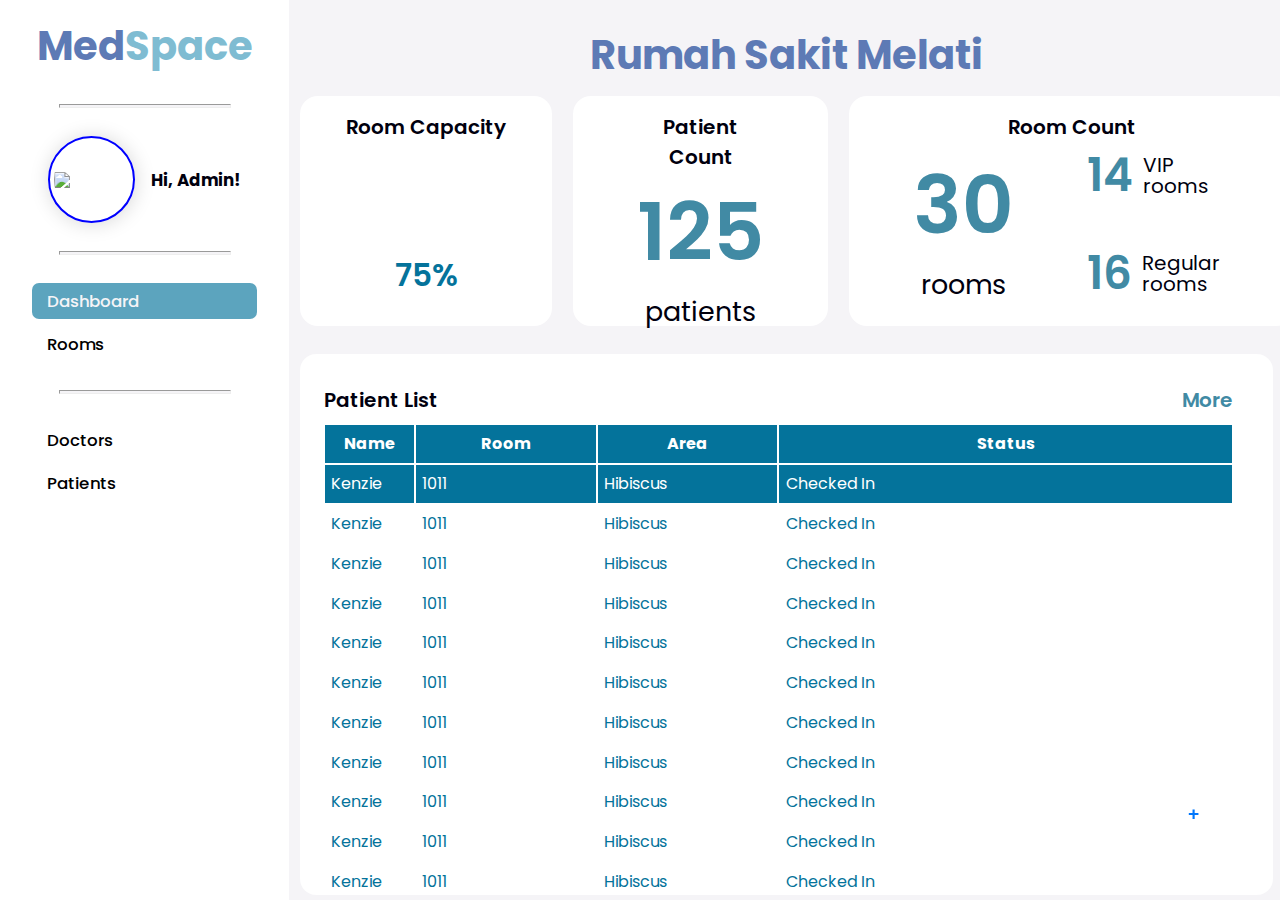
==== commit b1b077fa: "debugging" ====
--- a/index.html
+++ b/index.html
@@ -7,10 +7,8 @@
     <title>Dashboard</title>
     <link href="css/style.css" rel="stylesheet">
     <link rel="preconnect" href="https://fonts.gstatic.com" crossorigin>
-    <link
-        href="https://fonts.googleapis.com/css2?family=Poppins:ital,wght@0,100;0,200;0,300;0,400;0,500;0,600;0,700;0,800;0,900;1,100;1,200;1,300;1,400;1,500;1,600;1,700;1,800;1,900&display=swap"
-        rel="stylesheet">
-    <script scr="https://cdnjs.cloudflare.com/ajax/libs/font-awesome/5.15.3/css/all.min.css" integrity="sha512-jN7C/XbO3ZI3/zD5n/PDR5z2w5tc2pR6jg5z3lM2x1Pi5Cqx3caopfG2Kfn5N4lB" crossorigin="anonymous"> </script>
+    <link href="https://fonts.googleapis.com/css2?family=Poppins:ital,wght@0,100;0,200;0,300;0,400;0,500;0,600;0,700;0,800;0,900;1,100;1,200;1,300;1,400;1,500;1,600;1,700;1,800;1,900&display=swap" rel="stylesheet">
+    <link rel="stylesheet" href="https://cdnjs.cloudflare.com/ajax/libs/font-awesome/6.4.2/css/all.min.css" integrity="sha512-z3gLpd7yknf1YoNbCzqRKc4qyor8gaKU1qmn+CShxbuBusANI9QpRohGBreCFkKxLhei6S9CQXFEbbKuqLg0DA==" crossorigin="anonymous" referrerpolicy="no-referrer" />
 </head>
 
 <body>
@@ -306,7 +304,7 @@
 
             <div class="nonactive box-nav no-margin">
                 <a href="patient.html">
-                    <p class="no-margin "> Patients</p>
+                    <p class="no-margin ">Patients</p>
                 </a>
             </div>
 
@@ -323,27 +321,29 @@
         <aside class="flex-col noscroll">
             <h1 class="no-margin"><span class="Med">Med</span><span Class="Space">Space</span></h1>
             <hr class="no-margin">
-            <div class="img-wrapper">
-                <div class="admin-profile flex-row">
-                    <img src="admin-profile.jpg" class="" width="80px" />
-                </div>
-            </div>
-            <div class="namadiv">
-                <h2 class="nama">Hi, Admin!</h2>
+            <div class="flex-row">
+                <div class="img-wrapper">
+                    <div class="admin-profile flex-row">
+                        <img src="admin-profile.jpg" class="" width="80px" />
+                    </div>
+                </div>
+                <div class="namadiv">
+                    <h2 class="nama">Hi, Admin!</h2>
+                </div>
             </div>
             <hr class="no-margin">
 
             <div class="no-margin bounding-box">
                 <div class="active box no-margin">
                     <a href="index.html">
-                        <p class="no-margin "> <svg xmlns="http://www.w3.org/2000/svg" height="24px" viewBox="0 0 24 24"><title>hospital-box</title><path d="M18,14H14V18H10V14H6V10H10V6H14V10H18M19,3H5C3.89,3 3,3.89 3,5V19A2,2 0 0,0 5,21H19A2,2 0 0,0 21,19V5C21,3.89 20.1,3 19,3Z" /></svg> Dashboard</p>
+                        <p class="no-margin "><i class="fa-solid fa-gauge"></i> Dashboard</p>
                     </a>
                 </div>
 
                 <div class="no-margin bounding-box">
                     <div class="nonactive box no-margin">
                         <a href="room.html">
-                            <p class="no-margin "> <svg xmlns="http://www.w3.org/2000/svg" height="24px" viewBox="0 0 24 24"><title>bed-outline</title><path d="M7 14C8.66 14 10 12.66 10 11C10 9.34 8.66 8 7 8C5.34 8 4 9.34 4 11C4 12.66 5.34 14 7 14M7 10C7.55 10 8 10.45 8 11C8 11.55 7.55 12 7 12C6.45 12 6 11.55 6 11C6 10.45 6.45 10 7 10M19 7H11V15H3V5H1V20H3V17H21V20H23V11C23 8.79 21.21 7 19 7M21 15H13V9H19C20.1 9 21 9.9 21 11Z" /></svg> Rooms</p>
+                            <p class="no-margin "><i class="fa-solid fa-person-booth"></i> Rooms</p>
                         </a>
                     </div>
                 </div>
@@ -354,14 +354,14 @@
             <div class="no-margin bounding-box">
                 <div class="nonactive box no-margin">
                     <a href="docter.html">
-                        <p class="no-margin ">  <svg xmlns="http://www.w3.org/2000/svg" height="24px" viewBox="0 0 24 24"><title>pill</title><path d="M4.22,11.29L11.29,4.22C13.64,1.88 17.43,1.88 19.78,4.22C22.12,6.56 22.12,10.36 19.78,12.71L12.71,19.78C10.36,22.12 6.56,22.12 4.22,19.78C1.88,17.43 1.88,13.64 4.22,11.29M5.64,12.71C4.59,13.75 4.24,15.24 4.6,16.57L10.59,10.59L14.83,14.83L18.36,11.29C19.93,9.73 19.93,7.2 18.36,5.64C16.8,4.07 14.27,4.07 12.71,5.64L5.64,12.71Z" /></svg> Doctors</p>
+                        <p class="no-margin "><i class="fa-solid fa-user-doctor"></i> Doctors</p>
                     </a>
                 </div>
 
                 <div class="no-margin bounding-box">
                     <div class="nonactive box no-margin">
                         <a href="patient.html">
-                            <p class="no-margin "><svg xmlns="http://www.w3.org/2000/svg" height="24px" viewBox="0 0 24 24"><title>account-injury-outline</title><path d="M12 10C14.21 10 16 8.21 16 6S14.21 2 12 2 8 3.79 8 6 9.79 10 12 10M12 4C13.1 4 14 4.9 14 6S13.1 8 12 8 10 7.1 10 6 10.9 4 12 4M18.39 12.56C16.71 11.7 14.53 11 12 11S7.29 11.7 5.61 12.56C4.61 13.07 4 14.1 4 15.22V22H6V15.22C6 14.84 6.2 14.5 6.5 14.34C7.71 13.73 9.63 13 12 13C12.76 13 13.47 13.07 14.13 13.2L12.58 16.5H9.75C8.23 16.5 7 17.73 7 19.25S8.23 22 9.75 22H18C19.1 22 20 21.1 20 20V15.22C20 14.1 19.39 13.07 18.39 12.56M10.94 20H9.75C9.34 20 9 19.66 9 19.25S9.34 18.5 9.75 18.5H11.64L10.94 20M18 20H13.15L16.09 13.73C16.63 13.93 17.1 14.14 17.5 14.34C17.8 14.5 18 14.84 18 15.22V20Z" /></svg> Patients</p>
+                            <p class="no-margin "><i class="fa-solid fa-user-injured"></i> Patients</p>
                         </a>
                     </div>
                 </div>
@@ -370,27 +370,13 @@
 
         <!-------DASHBOARD------>
 
-        <div class="dashboard-frame">
-            <h1 class="no-margin bigger-logo"><span Class="Hos-Name">Rumah Sakit Melati</span></h1>
-
+        <div class="dashboard-frame flex-start">
+                <h1 class="Hos-Name">Rumah Sakit Melati</h1>
             <div class="info-frame">
-                <div class="info-isi">
-                    <h2 class="no-margin info-title" onclick=""> <svg xmlns="http://www.w3.org/2000/svg" height="2em" viewBox="0 0 384 512">
-                        <!--! Font Awesome Free 6.4.2 by @fontawesome - https://fontawesome.com License - https://fontawesome.com/license (Commercial License) Copyright 2023 Fonticons, Inc. -->
-                        <path d="M336 64h-80c0-35.3-28.7-64-64-64s-64 28.7-64 64H48C21.5 64 0 85.5 0 112v352c0 26.5 21.5 48 48 48h288c26.5 0 48-21.5 48-48V112c0-26.5-21.5-48-48-48zM192 40c13.3 0 24 10.7 24 24s-10.7 24-24 24-24-10.7-24-24 10.7-24 24-24zm96 304c0 4.4-3.6 8-8 8h-56v56c0 4.4-3.6 8-8 8h-48c-4.4 0-8-3.6-8-8v-56h-56c-4.4 0-8-3.6-8-8v-48c0-4.4 3.6-8 8-8h56v-56c0-4.4 3.6-8 8-8h48c4.4 0 8 3.6 8 8v56h56c4.4 0 8 3.6 8 8v48zm0-192c0 4.4-3.6 8-8 8H104c-4.4 0-8-3.6-8-8v-16c0-4.4 3.6-8 8-8h176c4.4 0 8 3.6 8 8v16z" />
-                    </svg> Room Capacity </h2>
+                <div class="info-isi info-room">
+                    <h2 class="no-margin info-title" onclick=""><i class="fa-solid fa-hospital"></i> 
+                        Room Capacity
                     </h2>
-
-                    <!-- <div class="circle no-margin">
-                        <svg xmlns="http://www.w3.org/2000/svg" width="110" height="110" viewBox="0 0 110 110"
-                            fill="none">
-                            <circle cx="55" cy="55" r="55" fill="#D9D9D9" />
-                            <path
-                                d="M110 55C110 65.878 106.774 76.5117 100.731 85.5564C94.6874 94.6011 86.0975 101.651 76.0476 105.813C65.9977 109.976 54.939 111.065 44.27 108.943C33.6011 106.821 23.801 101.583 16.1091 93.8909C8.41724 86.199 3.179 76.3989 1.05681 65.73C-1.06538 55.061 0.023806 44.0023 4.18663 33.9524C8.34945 23.9025 15.3989 15.3126 24.4436 9.26917C33.4883 3.22569 44.122 -1.29719e-07 55 0L55 55H110Z"
-                                fill="#04739B" />
-                        </svg>
-                    </div> -->
-
                     <canvas class="circle no-margin" id="myCanvas">
                         <!-- <svg xmlns="http://www.w3.org/2000/svg"  viewBox="0 0 110 110"
                             fill="none">
@@ -400,29 +386,21 @@
                                 fill="#04739B" />
                         </svg> -->
                     </canvas>
-
                     <h3 class="no-margin info-detail" id="percentage">75%</h3>
                 </div>
 
                 <div class="info-isi">
-                    <h2 class= "no-margin info-title"> <svg xmlns="http://www.w3.org/2000/svg"
-                        height="2em" viewBox="0 0 640 512">
-                           <!--! Font Awesome Free 6.4.2 by @fontawesome - https://fontawesome.com License - https://fontawesome.com/license (Commercial License) Copyright 2023 Fonticons, Inc. -->
-                           <path d="M480 320a96 96 0 1 0-96-96 96 96 0 0 0 96 96zm48 32a22.88 22.88 0 0 0-7.06 1.09 124.76 124.76 0 0 1-81.89 0A22.82 22.82 0 0 0 432 352a112 112 0 0 0-112 112.62c.14 26.26 21.73 47.38 48 47.38h224c26.27 0 47.86-21.12 48-47.38A112 112 0 0 0 528 352zm-198.09 10.45A145.19 145.19 0 0 1 352 344.62V128a32 32 0 0 0-32-32h-32V32a32 32 0 0 0-32-32H96a32 32 0 0 0-32 32v64H32a32 32 0 0 0-32 32v368a16 16 0 0 0 16 16h288.31A78.62 78.62 0 0 1 288 464.79a143.06 143.06 0 0 1 41.91-102.34zM144 404a12 12 0 0 1-12 12H92a12 12 0 0 1-12-12v-40a12 12 0 0 1 12-12h40a12 12 0 0 1 12 12zm0-128a12 12 0 0 1-12 12H92a12 12 0 0 1-12-12v-40a12 12 0 0 1 12-12h40a12 12 0 0 1 12 12zm48-122a6 6 0 0 1-6 6h-20a6 6 0 0 1-6-6v-26h-26a6 6 0 0 1-6-6v-20a6 6 0 0 1 6-6h26V70a6 6 0 0 1 6-6h20a6 6 0 0 1 6 6v26h26a6 6 0 0 1 6 6v20a6 6 0 0 1-6 6h-26zm80 250a12 12 0 0 1-12 12h-40a12 12 0 0 1-12-12v-40a12 12 0 0 1 12-12h40a12 12 0 0 1 12 12zm0-128a12 12 0 0 1-12 12h-40a12 12 0 0 1-12-12v-40a12 12 0 0 1 12-12h40a12 12 0 0 1 12 12z" />
-                       </svg> Patient Count</h2> 
+                    <h2 class= "no-margin info-title"><i class="fa-solid fa-hospital-user"></i>
+                        Patient Count
+                    </h2> 
                     <h4 class="patient-count no-margin" id="patient-count">125</h4>
-                    <h3 class="no-margin info-detail" id="patient-label">patient</h3>
+                    <h3 class="no-margin info-detail" id="patient-label">patients</h3>
                 </div>
 
                 <div class="info-isi ">
-                    <h2 class="no-margin info-title"> <svg xmlns="http://www.w3.org/2000/svg"
-                        height="2em" viewBox="0 0 640 512">
-                        <!--! Font Awesome Free 6.4.2 by @fontawesome - https://fontawesome.com License - https://fontawesome.com/license (Commercial License) Copyright 2023 Fonticons, Inc. -->
-                        <path d="M528 224H272c-8.8 0-16 7.2-16 16v144H64V144c0-8.8-7.2-16-16-16H16c-8.8 0-16 7.2-16 16v352c0 8.8 7.2 16 16 16h32c8.8 0 16-7.2 16-16v-48h512v48c0 8.8 7.2 16 16 16h32c8.8 0 16-7.2 16-16V336c0-61.9-50.1-112-112-112zM136 96h126.1l27.6 55.2c5.9 11.8 22.7 11.8 28.6 0L368 51.8 390.1 96H512c8.8 0 16-7.2 16-16s-7.2-16-16-16H409.9L382.3 8.8C376.4-3 359.6-3 353.7 8.8L304 108.2l-19.9-39.8c-1.4-2.7-4.1-4.4-7.2-4.4H136c-4.4 0-8 3.6-8 8v16c0 4.4 3.6 8 8 8zm24 256c35.3 0 64-28.7 64-64s-28.7-64-64-64-64 28.7-64 64 28.7 64 64 64z" />
-                    </svg> Room Count</h2> 
-                    <!-- <h4 class="patient-count no-margin">30</h4>
-                    <h3 class="no-margin info-detail" id="patient-label">available rooms</h3> -->
-
+                    <h2 class="no-margin info-title"><i class="fa-solid fa-bed-pulse"></i>
+                        Room Count
+                    </h2> 
                     <div class="count">
                         <div class="text-count1">
                             <h4 class="patient-count no-margin" id="room-count">30</h4>
@@ -433,21 +411,13 @@
                             <div class="text-count2">
                                 <h4 class="room-count no-margin" id="vip-count">14</h4>
                                 <h3 class="no-margin info-detail" id="room-label">VIP rooms</h3>
-                                <svg xmlns="http://www.w3.org/2000/svg" height="2em" viewBox="0 0 448 512">
-                                    <!--! Font Awesome Free 6.4.2 by @fontawesome - https://fontawesome.com License - https://fontawesome.com/license (Commercial License) Copyright 2023 Fonticons, Inc. -->
-                                    <path
-                                        d="M224 256c70.7 0 128-57.3 128-128S294.7 0 224 0 96 57.3 96 128s57.3 128 128 128zm95.8 32.6L272 480l-32-136 32-56h-96l32 56-32 136-47.8-191.4C56.9 292 0 350.3 0 422.4V464c0 26.5 21.5 48 48 48h352c26.5 0 48-21.5 48-48v-41.6c0-72.1-56.9-130.4-128.2-133.8z" />
-                                </svg>
+                                <i class="fa-solid fa-user-tie"></i>
                             </div>
 
                             <div class="text-count2">
                                 <h4 class="room-count no-margin" id="reg-count">16</h4>
-                                <h3 class="no-margin info-detail" id="room-label">Regular rooms</h3> <svg
-                                    xmlns="http://www.w3.org/2000/svg" height="2em" viewBox="0 0 640 512">
-                                    <!--! Font Awesome Free 6.4.2 by @fontawesome - https://fontawesome.com License - https://fontawesome.com/license (Commercial License) Copyright 2023 Fonticons, Inc. -->
-                                    <path
-                                        d="M192 256c61.9 0 112-50.1 112-112S253.9 32 192 32 80 82.1 80 144s50.1 112 112 112zm76.8 32h-8.3c-20.8 10-43.9 16-68.5 16s-47.6-6-68.5-16h-8.3C51.6 288 0 339.6 0 403.2V432c0 26.5 21.5 48 48 48h288c26.5 0 48-21.5 48-48v-28.8c0-63.6-51.6-115.2-115.2-115.2zM480 256c53 0 96-43 96-96s-43-96-96-96-96 43-96 96 43 96 96 96zm48 32h-3.8c-13.9 4.8-28.6 8-44.2 8s-30.3-3.2-44.2-8H432c-20.4 0-39.2 5.9-55.7 15.4 24.4 26.3 39.7 61.2 39.7 99.8v38.4c0 2.2-.5 4.3-.6 6.4H592c26.5 0 48-21.5 48-48 0-61.9-50.1-112-112-112z" />
-                                </svg>
+                                <h3 class="no-margin info-detail" id="room-label">Regular rooms</h3>
+                                <i class="fa-solid fa-user-group"></i>
                             </div>
                         </div>
 
--- a/css/style.css
+++ b/css/style.css
@@ -0,0 +1,1083 @@
+@import url('https://fonts.googleapis.com/css2?family=Poppins:ital,wght@0,100;0,200;0,300;0,400;0,500;0,600;0,700;0,800;0,900;1,100;1,200;1,300;1,400;1,500;1,600;1,700;1,800;1,900&display=swap');
+
+
+.body {
+    width: 100%;
+}
+nav {
+    visibility: hidden;
+    width: 100%;
+    background-color: #fff;
+    margin-top: 0;
+    display: flex;
+    justify-content: space-around;
+    padding: 1rem;
+    position: fixed;
+    top: 0;
+    margin-bottom: 2rem;
+    align-items: center;
+}
+
+.hamburger {
+    display: none;
+    cursor: pointer;
+}
+
+.bar {
+    display: block;
+    width: 25px;
+    height: 3px;
+    margin: 5px auto;
+    -webkit-transition: all 0.3s ease-in-out;
+    transition: all 0.3s ease-in-out;
+    background-color: #7FBCD2;
+}
+
+.list-a {
+    align-items: stretch;
+}
+
+.box-nav {
+    width: 100% !important;
+    display: flex;
+    justify-content: center;
+    align-items: center;
+    gap: 5px;
+    border-radius: 7px;
+}
+
+.no-margin {
+    margin: 0;
+    padding: 0;
+}
+
+.flex-all {
+    width: 100vw;
+    height: 100vh;
+    margin: 0;
+    padding: 0;
+    background: #F5F4F7;
+    display: flex;
+    align-items: center;
+    flex-direction: row;
+    flex-shrink: 0;
+    min-height: 0;
+    flex: 1;
+}
+
+body {
+    width: 100vw;
+    height: 100vh;
+    margin: 0;
+    padding: 0;
+    background: #F5F4F7;
+}
+
+aside {
+    visibility: visible;
+    width: fit-content;
+    background-color: #fff;
+    margin-top: 0;
+    padding: 1rem 2rem;
+    /* z-index: 2; */
+    flex: 0 0 239px;
+    /* visibility: hidden; */
+}
+
+.flex-row {
+    display: flex;
+    flex-direction: row;
+    align-items: center;
+    gap: var(--gap, 1rem);
+}
+
+.flex-col {
+    display: flex;
+    flex-direction: column;
+    align-items: center;
+    gap: 28px;
+}
+
+.login-form {
+    width: 20em;
+    margin: auto;
+}
+
+.img-wrapper {
+    width: 75px;
+    height: 75px;
+    border-radius: 50%;
+    box-shadow: 1px 1px 20px #d9d9d9;
+    padding: 4px;
+    border: 2px solid blue;
+}
+
+.admin-profile {
+    max-width: 75px;
+    max-height: 75px;
+    border-radius: 50%;
+    overflow: hidden;
+}
+
+.nama {
+    color: #00000E;
+    font-family: Poppins;
+    font-size: 16.69px;
+    font-style: normal;
+}
+
+.namadiv {
+    vertical-align: middle;
+}
+
+hr {
+    width: 170px;
+    height: 2px;
+    background: #F5F4F7;
+}
+
+.Med {
+    color: #5D7AB5;
+    font-family: Poppins;
+    font-size: 40px;
+    font-style: normal;
+    font-weight: 700;
+    line-height: normal;
+}
+
+.Hos-Name {
+    color: #5D7AB5;
+    font-family: Poppins;
+    font-size: 40px;
+    font-style: normal;
+    font-weight: 700;
+    line-height: normal;
+    justify-content: center;
+    align-self: center;
+    text-align: center;
+    margin: 0;
+    margin-top: .5em;
+
+}
+
+.Space {
+    color: #7FBCD2;
+    font-family: Poppins;
+    font-size: 40px;
+    font-style: normal;
+    font-weight: 700;
+    line-height: normal;
+}
+
+.admin-profile {
+    width: fit-content;
+    height: 80px;
+}
+
+.bounding-box {
+    display: flex;
+    flex-direction: column;
+    align-items: flex-start;
+    gap: 7px;
+}
+
+.box {
+    display: flex;
+    width: 205px;
+    padding: 5px 5px 5px 15px;
+    align-items: center;
+    gap: 5px;
+    border-radius: 7px;
+}
+
+.active {
+    background: rgba(4, 115, 155, 0.65);
+}
+
+.active a {
+    color: #F5F4F7;
+    font-family: Poppins;
+    font-size: 16.69px;
+    font-style: normal;
+    font-weight: 500;
+    line-height: normal;
+}
+
+.nonactive a {
+    color: #000000;
+    font-family: Poppins;
+    font-size: 16.69px;
+    font-style: normal;
+    font-weight: 500;
+    line-height: normal;
+}
+
+/* .link-active {
+    color: #F5F4F7;
+    font-family: Poppins;
+    font-size: 16.69px;
+    font-style: normal;
+    font-weight: 500;
+    line-height: normal;
+}
+
+.link-nonactive {
+    color: #000000;
+    font-family: Poppins;
+    font-size: 16.69px;
+    font-style: normal;
+    font-weight: 500;
+    line-height: normal;
+} */
+
+a {
+    text-decoration: none;
+}
+
+.noscroll {
+    height: 100vh;
+    position: fixed;
+    top: 0;
+    bottom: 0;
+    overflow-y: scroll;
+    overflow-x: hidden;
+}
+
+.dashboard-frame {
+    display: flex;
+    width: 76vw;
+    padding: 5px 28px 5px 0px;
+    flex-direction: column;
+    justify-content: center;
+    align-items: flex-start;
+    gap: 11px;
+    flex-shrink: 0;
+    align-self: stretch;
+
+
+    min-height: 0;
+    flex: 1;
+    /* overflow-y: auto; */
+    margin-left: 300px;
+}
+
+.flex-start {
+    justify-content: flex-start;
+}
+
+.bigger-logo {
+    font-size: 64px;
+}
+
+.info-frame {
+    display: flex;
+    align-items: flex-start;
+    gap: 21px;
+    height: 247px;
+    align-self: stretch;
+    flex-shrink: 0;
+    justify-content: space-between ;
+}
+
+.info-isi {
+    display: flex;
+    padding: 1.8vh 4em;
+    width: fit-content;
+    flex-direction: column;
+    align-items: center;
+    align-self: stretch;
+    border-radius: 18px;
+    background: #FFF;
+    height: 80%;
+}
+
+.info-room {
+    padding: 1.8vh 1em;
+}
+
+/* .circle {
+    display: flex;
+    flex: 1 1 auto;
+    justify-content: center;
+    align-items: center;
+} */
+
+.info-title {
+    color: #00000E;
+    font-family: Poppins;
+    font-size: 20px;
+    font-style: normal;
+    font-weight: 600;
+    line-height: normal;
+    text-align: center;
+}
+
+.info-detail {
+    color: #04739B;
+    font-family: Poppins;
+    font-size: 31.217px;
+    font-style: normal;
+    font-weight: 600;
+    line-height: normal;
+}
+
+.patient-count {
+    color: #418AA4;
+    text-align: center;
+    font-family: Poppins;
+    font-size: 80.362px;
+    font-style: normal;
+    font-weight: 600;
+    line-height: normal;
+}
+
+#patient-label {
+    color: #00000E;
+    text-align: center;
+    font-family: Poppins;
+    font-size: 26.93px;
+    font-style: normal;
+    font-weight: 400;
+    line-height: normal;
+}
+
+.count {
+    display: flex;
+    justify-content: center;
+    align-items: center;
+    gap: 73px;
+}
+
+.isi-big {
+    display: flex;
+    padding: 23px 37px;
+    flex-direction: column;
+    align-items: center;
+    flex: 1 0 0;
+    align-self: stretch;
+}
+
+.text-container {
+    display: flex;
+    flex-direction: column;
+    align-items: flex-start;
+    gap: 30px;
+}
+
+.text-count2 {
+    display: flex;
+    align-items: center;
+    gap: 10px;
+}
+
+.room-count {
+    color: #418AA4;
+    text-align: center;
+    font-family: Poppins;
+    font-size: 45.162px;
+    font-style: normal;
+    font-weight: 600;
+    line-height: normal;
+
+}
+
+#room-label {
+    color: #00000E;
+    font-family: Poppins;
+    font-size: 20px;
+    font-style: normal;
+    font-weight: 400;
+    line-height: 104%;
+    /* 17.607px */
+    text-align: left;
+}
+
+.tabel-pasien {
+    display: flex;
+    padding: 31px 40px 31px 24px;
+    flex-direction: column;
+    align-items: center;
+    gap: 9px;
+    align-self: stretch;
+    border-radius: 16px;
+    background: #FFF;
+
+    flex: 1;
+    overflow-y: auto;
+}
+
+table {
+    width: 100%;
+    border-spacing: 0;
+}
+
+.header-patient {
+    display: flex;
+    justify-content: space-between;
+    align-items: flex-start;
+    align-self: stretch;
+}
+
+#patient-list {
+    color: #00000E;
+    font-family: Poppins;
+    font-size: 20px;
+    font-style: normal;
+    font-weight: 600;
+    line-height: normal;
+}
+
+.button-text {
+    color: #0177FC;
+    text-align: right;
+    font-family: Poppins;
+    font-size: 20px;
+    font-style: normal;
+    font-weight: 600;
+    line-height: normal;
+}
+
+/* .header-table {
+    color: #0177FC;
+    text-align: center;
+    font-family: Poppins;
+    font-size: 15px;
+    font-style: normal;
+    font-weight: 600;
+    line-height: normal;
+} */
+
+.table-name {
+    width:auto
+}
+
+.flex-left {
+    align-items: flex-start;
+}
+
+.table-room {
+    width: 20%
+}
+
+.table-area {
+    width: 20%
+}
+
+.table-status {
+    width: 50%
+}
+
+.form-table td {
+    background-color: white !important;
+    color:#04739B !important;
+}
+
+.data-table {
+    color:#04739B !important;
+    background-color: white
+}
+
+.value {
+    font-weight: 600;
+}
+
+
+/* th,
+td {
+    border: #000000 1px solid;
+}
+
+.data-table {
+    color: #00000E;
+    font-family: Poppins;
+    font-size: 15px;
+    font-style: normal;
+    font-weight: 400;
+    line-height: normal;
+} */
+
+.heading1 {
+    gap: 0 !important;
+    align-items: flex-start;
+}
+
+.sublocation {
+    color: #000;
+    font-family: Poppins;
+    font-size: 20px;
+    font-style: normal;
+    font-weight: 500;
+    line-height: normal;
+}
+
+#room-number {
+    color: #FFF;
+    font-family: Poppins;
+    font-size: 20px;
+    font-style: normal;
+    font-weight: 500;
+    line-height: normal;
+}
+
+#availabilty {
+    color: #FFF;
+    font-family: Poppins;
+    font-size: 15px;
+    font-style: normal;
+    font-weight: 500;
+    line-height: normal;
+}
+
+.room-frame {
+    display: flex;
+    width: 71px !important;
+    height: 53px !important;
+    padding: 16px 60px;
+    flex-direction: column;
+    justify-content: center;
+    align-items: center;
+    flex-shrink: 0;
+}
+
+.avail {
+    background: #04739B;
+}
+
+.flex-wrap {
+    display: flex;
+    align-items: flex-start;
+    align-content: flex-start;
+    gap: 20px;
+    flex: 1 0 0;
+    align-self: stretch;
+    flex-wrap: wrap;
+    flex: 1;
+    overflow-y: auto;
+}
+
+.no-avail {
+    background: #7FBCD2;
+}
+
+/* DIALOG */
+
+dialog {
+    position: absolute;
+    top: 0;
+    bottom: 0;
+    left: 0;
+    right: 0;
+
+    margin: auto;
+    padding: 2em 4em;
+    border-width: 0;
+}
+
+dialog>table {
+    margin-top: 1em;
+    margin-bottom: 1em;
+}
+
+dialog td {
+    border-width: 0 !important;
+}
+
+dialog button {
+    width: 100%;
+    padding: .7em;
+    background-color: #7FBCD2;
+    color: #fff;
+    border: none;
+    border-radius: 5px;
+    font-size: 1.2em;
+    font-weight: bold;
+    cursor: pointer;
+    transition: background-color 0.3s;
+}
+
+dialog button:hover {
+    background-color: #5D7AB5;
+}
+
+.dropdown {
+    width: 100%;
+}
+
+.dropdown select {
+    width: 109%;
+    padding: 5px;
+}
+
+.button-row {
+    margin-top: 1em;
+    width: 100%;
+}
+
+td input {
+    width: 100%;
+    padding: 5px;
+}
+
+
+
+#nosave {
+    background: rgba(165, 71, 71, 0.0);
+    border: 2px solid #6e060d;
+    color: #6e060d;
+}
+
+#nosave:hover {
+    background: #9B040D;
+    color: #FFF
+}
+
+/* LOGIN PAGE */
+
+
+form input[type="submit"] {
+    width: 100%;
+    padding: .7em;
+    background-color: #7FBCD2;
+    color: #fff;
+    border: none;
+    border-radius: 5px;
+    font-size: 1.2em;
+    font-weight: bold;
+    cursor: pointer;
+    transition: background-color 0.3s;
+}
+
+form input[type="submit"]:hover {
+    background-color: #5D7AB5;
+}
+
+.body-login {
+    display: flex;
+    justify-content: center;
+    align-items: center;
+    height: 100vh;
+}
+
+/* FORMS */
+form {
+    width: 100%;
+    display: flex;
+    flex-direction: column;
+    align-items: center;
+}
+
+.field {
+    display: flex;
+    width: calc(100% - 2em);
+    padding: 0.5em 1em;
+    justify-content: center;
+    align-items: center;
+    border-radius: .5em;
+    background: rgba(127, 188, 210, 0.25);
+    box-shadow: none !important;
+    border: none !important;
+}
+
+.login-button {
+    margin-top: 1.2em;
+    width: 70% !important;
+    align-self: auto;
+}
+
+.login-field {
+    margin: 0 0 2em 0;
+    height: 3em;
+}
+
+.field::placeholder {
+    color: #929292;
+    font-family: Poppins;
+    font-size: 1em;
+    font-style: normal;
+    font-weight: 600;
+    line-height: normal;
+}
+
+input[type="email"]:focus, input[type="password"] {
+    border: .2em solid #7FBCD2;
+}
+
+input[type="radio"] {
+    width: fit-content;
+}
+
+  
+#add-reserve {
+    position: absolute;
+    animation-duration: 0.3s; /* Animation duration */
+  animation-fill-mode: forwards; 
+    z-index: 1;
+    bottom: 2em; /* Adjust top position as needed */
+    right: 2em; /* Adjust left position as needed */
+    display: flex;
+    width: 5em;
+    height: 5em;
+    flex-direction: column;
+    justify-content: center;
+    align-items: center;
+    border-radius: calc(5em/2);
+    background: rgba(255, 255, 255, 0.686);
+    color: rgba(1, 119, 252);
+    border: none;
+    box-shadow: none;
+    font-size: 1.2em;
+    font-weight: bold;
+    cursor: pointer;
+    transition: background-color 0.3s;
+  }
+
+  #add-reserve:hover {
+    background-color: rgba(255, 255, 255, 1);
+  }
+
+#add-patient, #add-room, #add-doctor {
+    position: absolute;
+    z-index: 1;
+    /* bottom: 2em; */
+    right: 2em;
+    display: flex;
+    width: 10em;
+    height: 3em;
+    flex-direction: column;
+    justify-content: center;
+    align-items: center;
+    border-radius: calc(5em/2);
+    background: rgba(255, 255, 255, 1);
+    color: rgba(1, 119, 252);
+    border: none;
+    box-shadow: none;
+    font-size: 1.2em;
+    font-weight: bold;
+    cursor: pointer;
+    transition: background-color 0.3s;
+}
+@keyframes rotateForward {
+    0% {
+      transform: rotate(0deg);
+    }
+    100% {
+      transform: rotate(45deg);
+    }
+  }
+  
+  /* Keyframes for reverse rotating the button */
+  @keyframes rotateBackward {
+    0% {
+      transform: rotate(45deg);
+    }
+    100% {
+      transform: rotate(0deg);
+    }
+  }
+  
+
+.hiddenbutton {
+    display: none;
+    z-index: 1;
+  }
+
+#add-patient:hover, #add-room:hover, #add-doctor:hover {
+    background-color: rgba(1, 119, 252);
+    color: white;
+}
+
+#add-patient {
+    bottom: 9em;
+}
+
+#add-doctor{
+    bottom: 13em;
+}
+
+#add-room {
+    bottom: 17em;
+}
+
+#overlay {
+    position: fixed;
+    top: 0;
+    left: 0;
+    width: 100%;
+    height: 100%;
+    background-color: rgba(0, 0, 0, 0.5); /* Semi-transparent gray overlay */
+    display: none; /* Initially hidden */
+    z-index: 0;
+    transition: background-color 0.3s ease-in-out;
+  }
+
+
+/* DOKTER LIST */
+.filter-row {
+    flex-wrap: wrap;
+    gap: .5em
+}
+
+.day-row {
+    flex-wrap: wrap;
+    justify-content: center;
+    gap: .5em
+}
+.filter-button {
+    color: #ffffff;
+    background-color: #7FBCD2;
+    padding: .5em 1em;
+    font-family: Poppins;
+    border-radius: 3em;
+    box-shadow: none !important;
+    border: none;
+    font-weight: 600;
+    font-size: 0.9em;
+    transition: background-color 0.3s;
+  }
+
+  .filter-button:hover {
+    background-color: #5D7AB5;
+  }
+
+  .day-avail{
+    color: #04739B;
+    background-color: #fff;
+    padding: .2em 1em;
+    font-family: Poppins;
+    border-radius: 3em;
+    box-shadow: none !important;
+    border: none;
+    font-weight: 300;
+    font-size: 0.9em;
+  }
+
+
+  table th {
+    font-family: poppins;
+    background-color: #04739B;
+    padding: .4em;
+    border: white 1px solid;
+    color: white !important;
+
+}
+
+table td {
+    font-family: poppins;
+    background-color: #04739B;
+    padding: .4em;
+    border: white 1px solid;
+    color: white !important;
+
+}
+
+.list-name {
+    width: 40%
+}
+.list-specialty{
+    width: 20%
+}
+.list-availability{
+    width: 40%;
+}
+
+.list-name-patient {
+    width: 30%;
+    font-size: 1.2em;
+}
+.list-room {
+    width: 10%;
+    font-size: 1.2em;
+}
+.list-checkin{
+    width: 20%;
+    font-size: 1.2em;
+}
+.list-status{
+    width: 15%;
+    font-size: 1.2em;
+}
+.list-checkout{
+    width: 25%;
+    font-size: 1.2em;
+}
+
+.status-ci{
+    color: #04739B;
+    background-color: #fff;
+    padding: .2em 1em;
+    font-family: Poppins;
+    border-radius: 3em;
+    box-shadow: none !important;
+    border: none;
+    font-weight: 300;
+    font-size: 0.9em;
+    text-align: center;
+}
+  
+
+.status-d {
+    color: #fff;
+    background-color: #004057;
+    padding: .2em 1em;
+    font-family: Poppins;
+    border-radius: 3em;
+    box-shadow: none !important;
+    border: none;
+    font-weight: 300;
+    font-size: 0.9em;
+    text-align: center;
+}
+
+.check-out, .view-info{
+    color: #ffffff;
+    background-color: #d72020;
+    padding: .2em 1em;
+    font-family: Poppins;
+    border-radius: 3em;
+    box-shadow: none !important;
+    border: none;
+    font-weight: 300;
+    font-size: 0.9em;
+    text-align: center;
+    transition: background-color 0.3s;
+    transition: color 0.3s;
+}
+
+.view-info{
+    color: #fff;
+    background-color: #00c851;
+}
+
+.check-out:hover {
+    background-color: #4e0707;
+}
+
+.view-info:hover {
+    color: #fff;
+    background-color: #264401;  
+}
+
+canvas {
+    width:auto; 
+    height:110px;
+}
+
+
+
+.table-container {
+    height: 35em; /* Adjust the height as needed */
+    overflow-y: auto;
+    width: 100%;
+  }
+
+
+/* #patient-info {
+    display: block !important;
+} */
+
+/* @media (min-width: 799px) {
+    .text-container {
+        visibility: hidden;
+    }
+} */
+@media (max-width: 1101px) {
+    #room-details {
+        display: none;
+    }
+    .info-isi {
+        flex: 1;
+    }
+}
+
+
+@media (max-width: 768px) {
+    nav {
+        visibility: visible;
+    }
+
+    aside {
+        visibility: hidden;
+    }
+
+    .text-container {
+        visibility: visible;
+    }
+
+    .dashboard-frame {
+        min-height: 0;
+        flex: 1;
+        overflow-y: auto;
+        margin: 2em;
+        margin-top: 5em;
+        padding: 0;
+    }
+
+    .flex-all {
+        min-height: 0;
+        flex: 1;
+    }
+
+    .box-nav a p {
+        font-size: small;
+    }
+
+    .list-a a p {
+        text-align: center;
+        padding: 0 10px;
+    }
+
+    .info-frame {
+        flex-wrap: wrap;
+        height: fit-content;
+        justify-content: center;
+    }
+
+    .info-isi {
+        /* width: 40%; */
+        height: fit-content;
+        justify-content: space-around;
+    }
+}
+
+@media (max-width: 576px) {
+    .hamburger {
+        display: block;
+        height: fit-content;   
+    }
+
+    .hamburger.active2 .bar:nth-child(2){
+        opacity: 0;
+    }
+
+    .hamburger.active2 .bar:nth-child(1){
+        transform: translateY(8px) rotate(45deg) ;
+    }
+
+    .hamburger.active2 .bar:nth-child(3){
+        transform: translateY(-8px) rotate(-45deg) ;
+    }
+
+    .list-a {
+        position: fixed;
+        left: -100%;
+        top: 90px;
+        gap: 0;
+        flex-direction: column;
+        background-color: #7FBCD2;
+        width: 100%;
+        text-align: center;
+        transition: 0.3s;
+    }
+
+    .box-nav {
+
+        border: white solid 1px;
+        padding: 16px 0;
+        border-radius: 0px;
+    }
+
+    .list-a.active {
+        left: 0;
+    }
+    
+}
